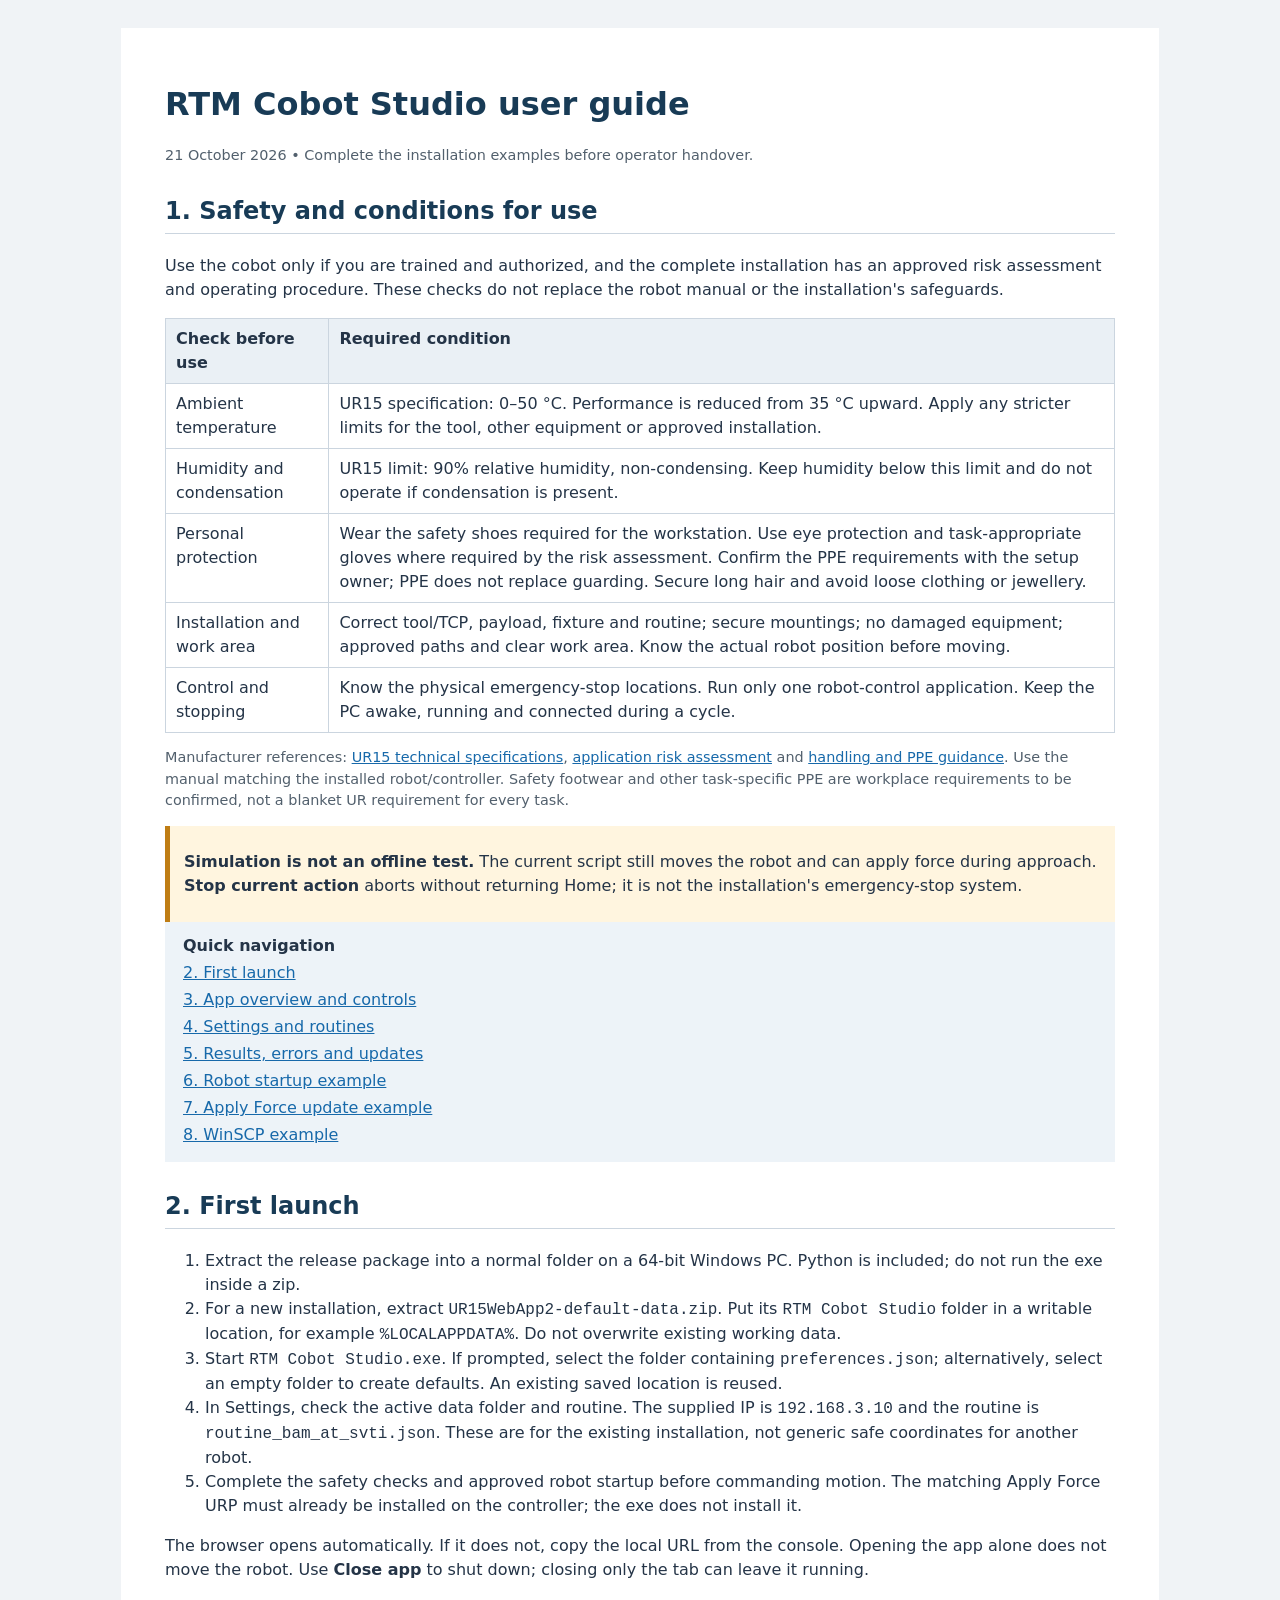
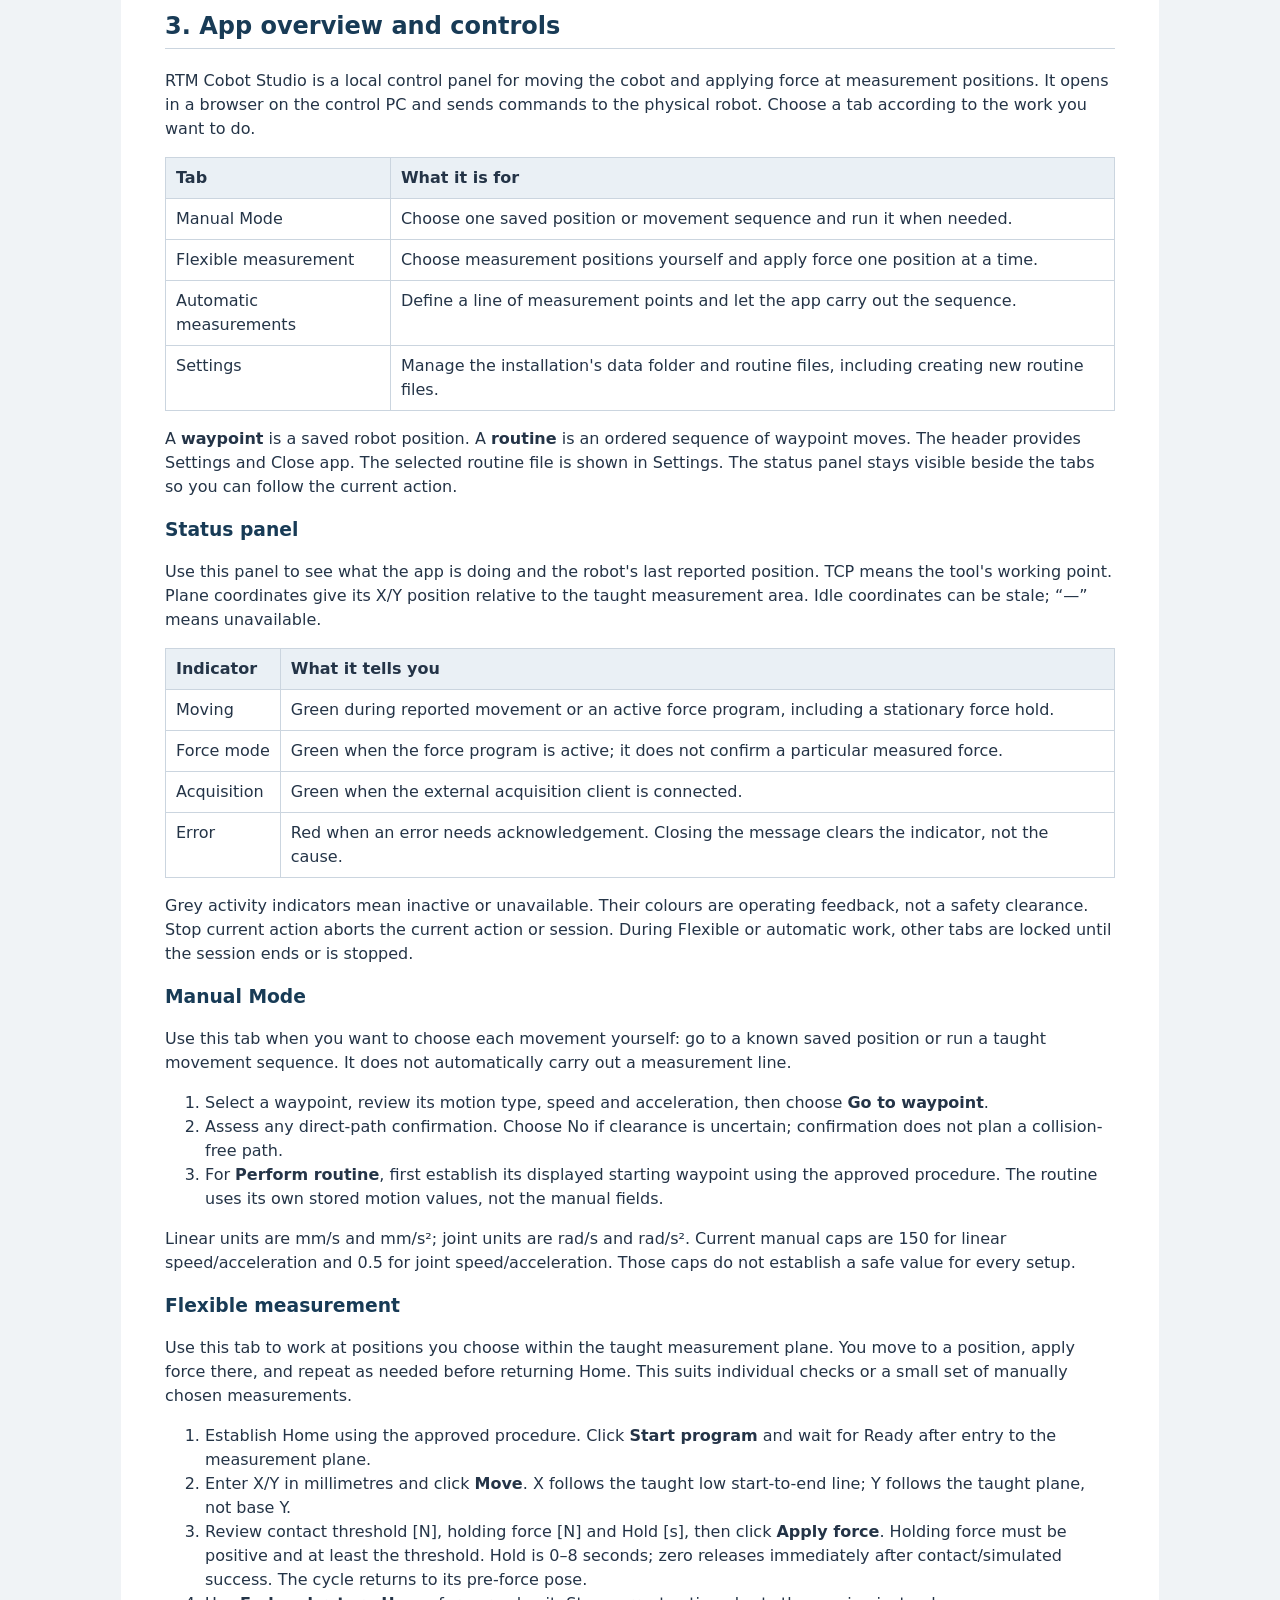
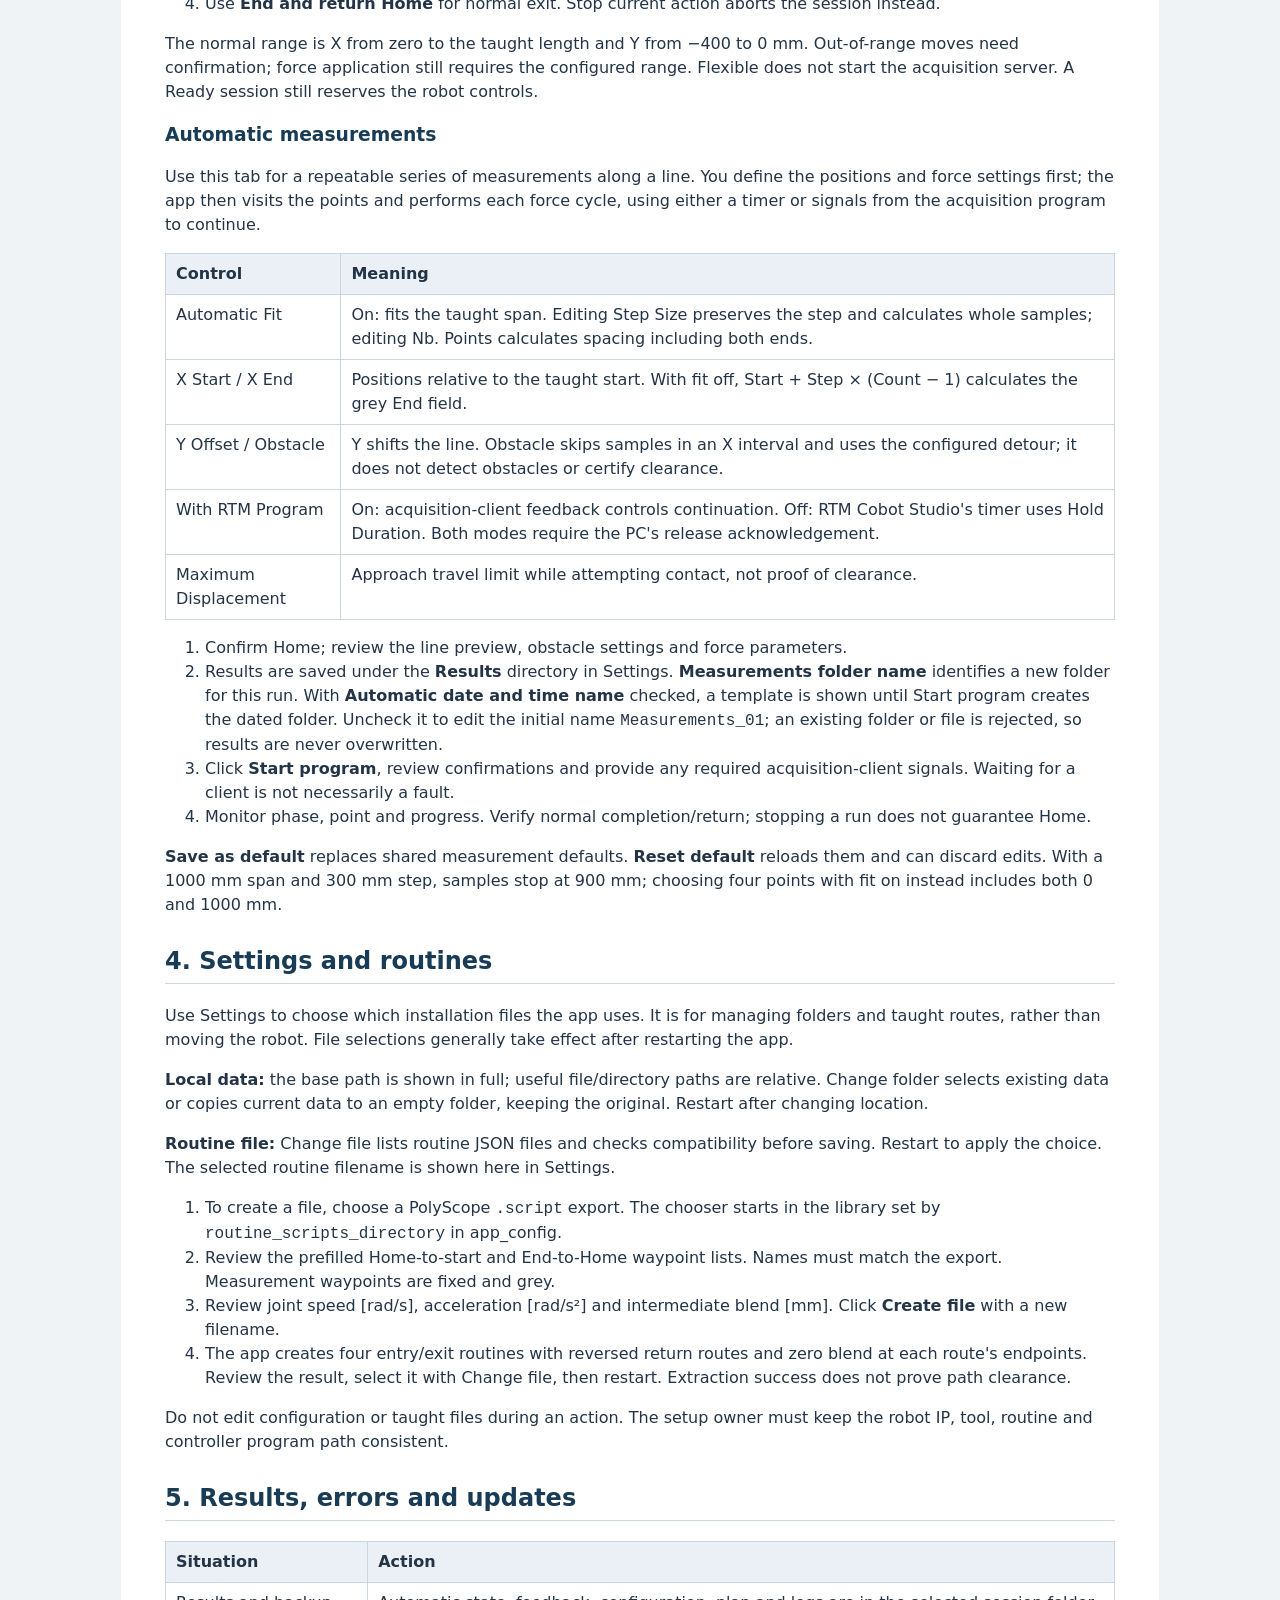
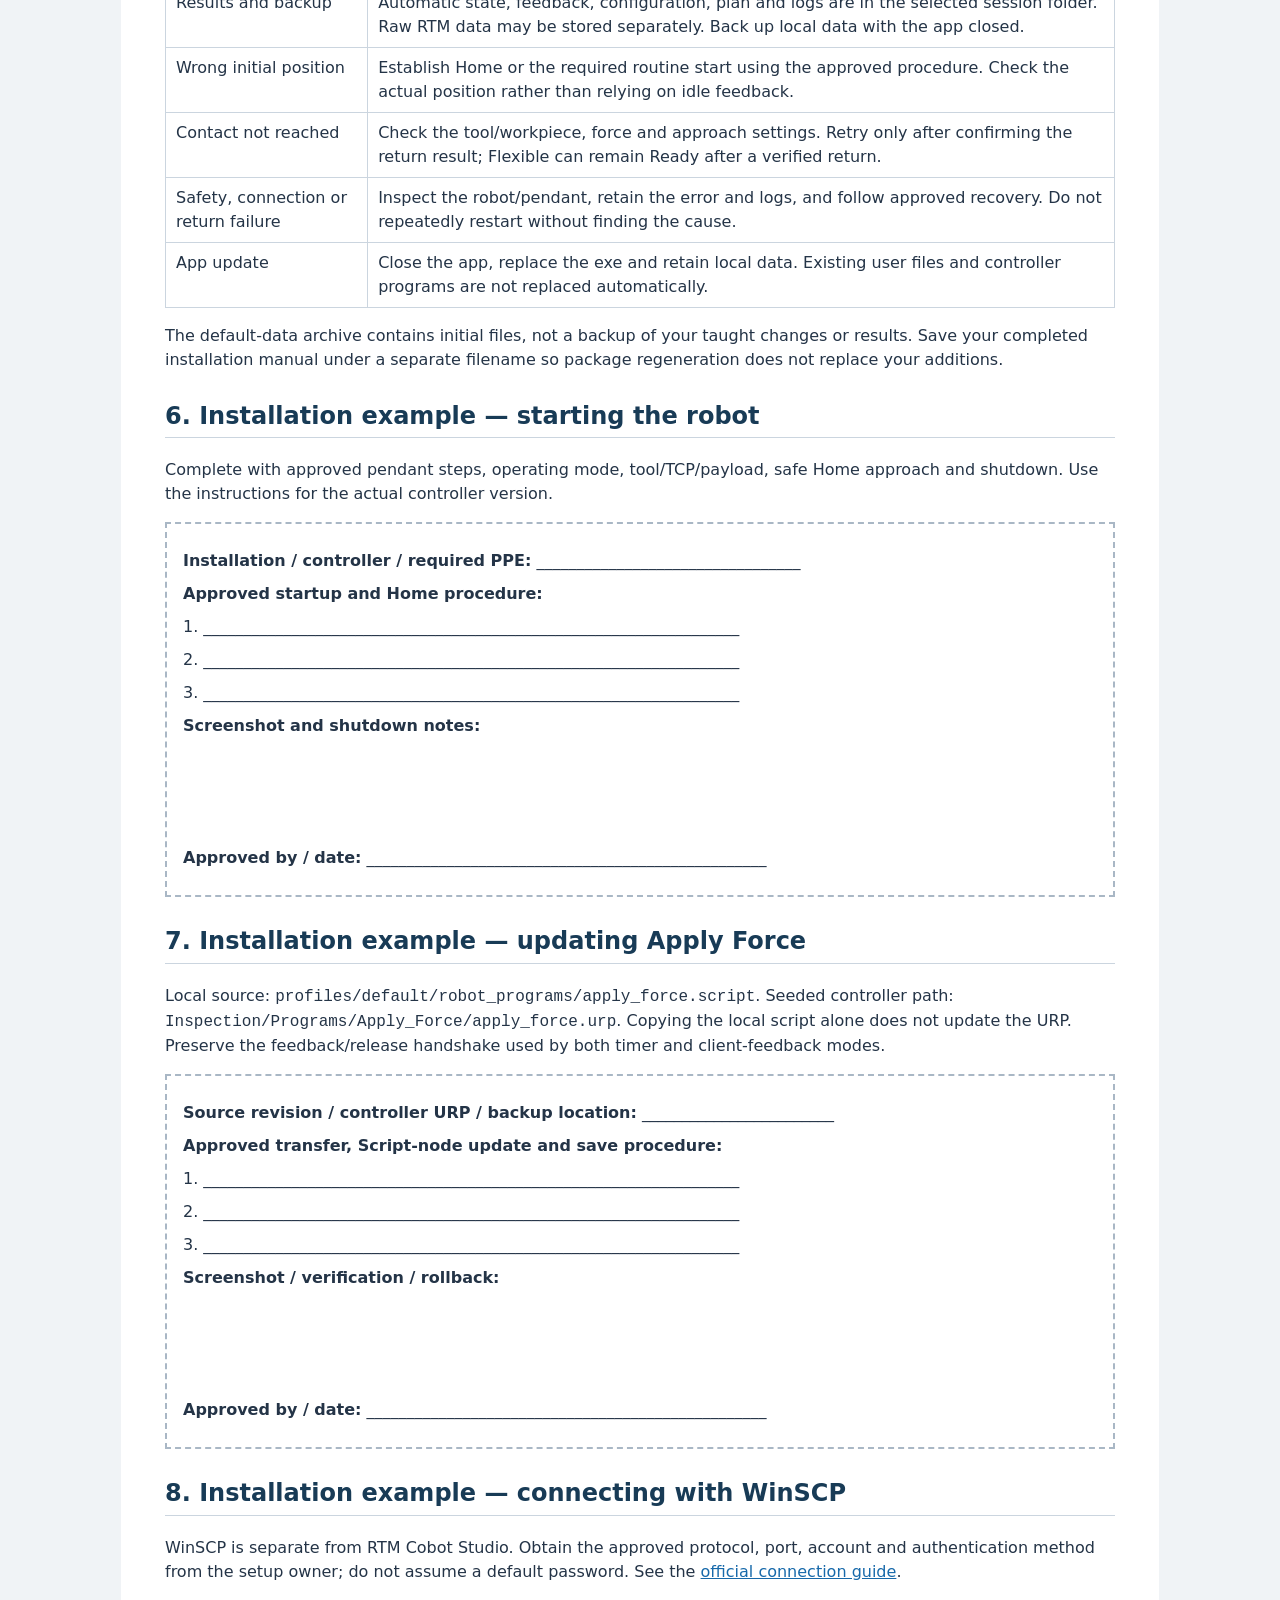
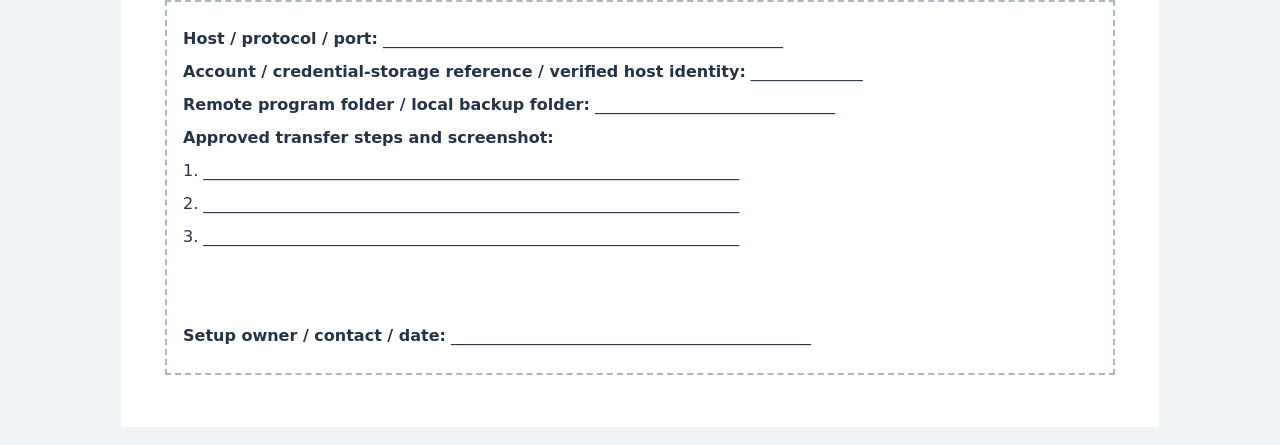
==== documentation/webapp2/USER_MANUAL.html @ 1b1e07a5 "Best version so far. To be tested again but it seems like everything should work with the Cobot. Als" ====
<!doctype html>
<html lang="en">
<head>
<meta charset="utf-8"><meta name="viewport" content="width=device-width, initial-scale=1">
<title>RTM Cobot Studio user guide</title>
<style>
body{font:16px/1.5 system-ui,Segoe UI,sans-serif;color:#243447;background:#f0f3f6;margin:0}main{max-width:950px;margin:28px auto;background:#fff;padding:36px 44px}
h1,h2,h3{line-height:1.2;color:#183b56}h1{font-size:2rem}h2{margin-top:30px;border-bottom:1px solid #cbd5df;padding-bottom:7px}h3{margin-top:20px}
table{border-collapse:collapse;width:100%;margin:14px 0}th,td{border:1px solid #cbd5df;padding:8px 10px;text-align:left;vertical-align:top}th{background:#eaf0f5}
a{color:#1769aa}code{font-family:Consolas,monospace;overflow-wrap:anywhere}.notice{border-left:5px solid #bf7d14;background:#fff5df;padding:8px 14px}.meta{color:#52606d;font-size:.9rem}
nav{background:#edf3f8;padding:12px 18px}nav a{display:block;margin:3px 0}.worksheet{border:2px dashed #a9b7c5;padding:16px;margin:16px 0;min-height:240px}.worksheet p{margin:9px 0}
@media print{body{background:white;font-size:10pt}main{margin:0;padding:0;max-width:none}h2,h3{break-after:avoid}tr,.notice{break-inside:avoid}.site-section{break-before:page}.worksheet{min-height:85mm}a{color:inherit}}
@page{size:A4;margin:18mm}
</style>
</head>
<body><main>
<h1>RTM Cobot Studio user guide</h1>
<p class="meta">21 October 2026 • Complete the installation examples before operator handover.</p>

<h2 id="safety">1. Safety and conditions for use</h2>
<p>Use the cobot only if you are trained and authorized, and the complete installation has an approved risk assessment and operating procedure. These checks do not replace the robot manual or the installation's safeguards.</p>
<table><tr><th>Check before use</th><th>Required condition</th></tr>
<tr><td>Ambient temperature</td><td>UR15 specification: 0–50 °C. Performance is reduced from 35 °C upward. Apply any stricter limits for the tool, other equipment or approved installation.</td></tr>
<tr><td>Humidity and condensation</td><td>UR15 limit: 90% relative humidity, non-condensing. Keep humidity below this limit and do not operate if condensation is present.</td></tr>
<tr><td>Personal protection</td><td>Wear the safety shoes required for the workstation. Use eye protection and task-appropriate gloves where required by the risk assessment. Confirm the PPE requirements with the setup owner; PPE does not replace guarding. Secure long hair and avoid loose clothing or jewellery.</td></tr>
<tr><td>Installation and work area</td><td>Correct tool/TCP, payload, fixture and routine; secure mountings; no damaged equipment; approved paths and clear work area. Know the actual robot position before moving.</td></tr>
<tr><td>Control and stopping</td><td>Know the physical emergency-stop locations. Run only one robot-control application. Keep the PC awake, running and connected during a cycle.</td></tr></table>
<p class="meta">Manufacturer references: <a href="https://www.universal-robots.com/manuals/EN/HTML/SW10_10/Content/prod-usr-man/complianceUR15/H_g5_sections/appendix_g5/tech_spec_datasheet_UR15.htm">UR15 technical specifications</a>, <a href="https://www.universal-robots.com/manuals/EN/HTML/SW10_10/Content/prod-usr-man/complianceUR15/H_g5_sections/safety_g5/risk_assessment.htm">application risk assessment</a> and <a href="https://www.universal-robots.com/manuals/EN/HTML/SW5_22/Content/prod-usr-man/complianceUR15/assembly_arm_en.htm">handling and PPE guidance</a>. Use the manual matching the installed robot/controller. Safety footwear and other task-specific PPE are workplace requirements to be confirmed, not a blanket UR requirement for every task.</p>
<div class="notice"><p><strong>Simulation is not an offline test.</strong> The current script still moves the robot and can apply force during approach. <strong>Stop current action</strong> aborts without returning Home; it is not the installation's emergency-stop system.</p></div>

<nav aria-label="Contents"><strong>Quick navigation</strong>
<a href="#first-use">2. First launch</a><a href="#controls">3. App overview and controls</a><a href="#settings">4. Settings and routines</a><a href="#files">5. Results, errors and updates</a>
<a href="#robot-start">6. Robot startup example</a><a href="#force-update">7. Apply Force update example</a><a href="#winscp">8. WinSCP example</a></nav>

<h2 id="first-use">2. First launch</h2>
<ol><li>Extract the release package into a normal folder on a 64-bit Windows PC. Python is included; do not run the exe inside a zip.</li>
<li>For a new installation, extract <code>UR15WebApp2-default-data.zip</code>. Put its <code>RTM Cobot Studio</code> folder in a writable location, for example <code>%LOCALAPPDATA%</code>. Do not overwrite existing working data.</li>
<li>Start <code>RTM Cobot Studio.exe</code>. If prompted, select the folder containing <code>preferences.json</code>; alternatively, select an empty folder to create defaults. An existing saved location is reused.</li>
<li>In Settings, check the active data folder and routine. The supplied IP is <code>192.168.3.10</code> and the routine is <code>routine_bam_at_svti.json</code>. These are for the existing installation, not generic safe coordinates for another robot.</li>
<li>Complete the safety checks and approved robot startup before commanding motion. The matching Apply Force URP must already be installed on the controller; the exe does not install it.</li></ol>
<p>The browser opens automatically. If it does not, copy the local URL from the console. Opening the app alone does not move the robot. Use <strong>Close app</strong> to shut down; closing only the tab can leave it running.</p>

<h2 id="controls">3. App overview and controls</h2>
<p>RTM Cobot Studio is a local control panel for moving the cobot and applying force at measurement positions. It opens in a browser on the control PC and sends commands to the physical robot. Choose a tab according to the work you want to do.</p>
<table><tr><th>Tab</th><th>What it is for</th></tr>
<tr><td>Manual Mode</td><td>Choose one saved position or movement sequence and run it when needed.</td></tr>
<tr><td>Flexible measurement</td><td>Choose measurement positions yourself and apply force one position at a time.</td></tr>
<tr><td>Automatic measurements</td><td>Define a line of measurement points and let the app carry out the sequence.</td></tr>
<tr><td>Settings</td><td>Manage the installation's data folder and routine files, including creating new routine files.</td></tr></table>
<p>A <strong>waypoint</strong> is a saved robot position. A <strong>routine</strong> is an ordered sequence of waypoint moves. The header provides Settings and Close app. The selected routine file is shown in Settings. The status panel stays visible beside the tabs so you can follow the current action.</p>
<h3>Status panel</h3>
<p>Use this panel to see what the app is doing and the robot's last reported position. TCP means the tool's working point. Plane coordinates give its X/Y position relative to the taught measurement area. Idle coordinates can be stale; “—” means unavailable.</p>
<table><tr><th>Indicator</th><th>What it tells you</th></tr>
<tr><td>Moving</td><td>Green during reported movement or an active force program, including a stationary force hold.</td></tr>
<tr><td>Force mode</td><td>Green when the force program is active; it does not confirm a particular measured force.</td></tr>
<tr><td>Acquisition</td><td>Green when the external acquisition client is connected.</td></tr>
<tr><td>Error</td><td>Red when an error needs acknowledgement. Closing the message clears the indicator, not the cause.</td></tr></table>
<p>Grey activity indicators mean inactive or unavailable. Their colours are operating feedback, not a safety clearance. Stop current action aborts the current action or session. During Flexible or automatic work, other tabs are locked until the session ends or is stopped.</p>

<h3>Manual Mode</h3>
<p>Use this tab when you want to choose each movement yourself: go to a known saved position or run a taught movement sequence. It does not automatically carry out a measurement line.</p>
<ol><li>Select a waypoint, review its motion type, speed and acceleration, then choose <strong>Go to waypoint</strong>.</li>
<li>Assess any direct-path confirmation. Choose No if clearance is uncertain; confirmation does not plan a collision-free path.</li>
<li>For <strong>Perform routine</strong>, first establish its displayed starting waypoint using the approved procedure. The routine uses its own stored motion values, not the manual fields.</li></ol>
<p>Linear units are mm/s and mm/s²; joint units are rad/s and rad/s². Current manual caps are 150 for linear speed/acceleration and 0.5 for joint speed/acceleration. Those caps do not establish a safe value for every setup.</p>

<h3>Flexible measurement</h3>
<p>Use this tab to work at positions you choose within the taught measurement plane. You move to a position, apply force there, and repeat as needed before returning Home. This suits individual checks or a small set of manually chosen measurements.</p>
<ol><li>Establish Home using the approved procedure. Click <strong>Start program</strong> and wait for Ready after entry to the measurement plane.</li>
<li>Enter X/Y in millimetres and click <strong>Move</strong>. X follows the taught low start-to-end line; Y follows the taught plane, not base Y.</li>
<li>Review contact threshold [N], holding force [N] and Hold [s], then click <strong>Apply force</strong>. Holding force must be positive and at least the threshold. Hold is 0–8 seconds; zero releases immediately after contact/simulated success. The cycle returns to its pre-force pose.</li>
<li>Use <strong>End and return Home</strong> for normal exit. Stop current action aborts the session instead.</li></ol>
<p>The normal range is X from zero to the taught length and Y from −400 to 0 mm. Out-of-range moves need confirmation; force application still requires the configured range. Flexible does not start the acquisition server. A Ready session still reserves the robot controls.</p>

<h3>Automatic measurements</h3>
<p>Use this tab for a repeatable series of measurements along a line. You define the positions and force settings first; the app then visits the points and performs each force cycle, using either a timer or signals from the acquisition program to continue.</p>
<table><tr><th>Control</th><th>Meaning</th></tr>
<tr><td>Automatic Fit</td><td>On: fits the taught span. Editing Step Size preserves the step and calculates whole samples; editing Nb. Points calculates spacing including both ends.</td></tr>
<tr><td>X Start / X End</td><td>Positions relative to the taught start. With fit off, Start + Step × (Count − 1) calculates the grey End field.</td></tr>
<tr><td>Y Offset / Obstacle</td><td>Y shifts the line. Obstacle skips samples in an X interval and uses the configured detour; it does not detect obstacles or certify clearance.</td></tr>
<tr><td>With RTM Program</td><td>On: acquisition-client feedback controls continuation. Off: RTM Cobot Studio's timer uses Hold Duration. Both modes require the PC's release acknowledgement.</td></tr>
<tr><td>Maximum Displacement</td><td>Approach travel limit while attempting contact, not proof of clearance.</td></tr></table>
<ol><li>Confirm Home; review the line preview, obstacle settings and force parameters.</li>
<li>Results are saved under the <strong>Results</strong> directory in Settings. <strong>Measurements folder name</strong> identifies a new folder for this run. With <strong>Automatic date and time name</strong> checked, a template is shown until Start program creates the dated folder. Uncheck it to edit the initial name <code>Measurements_01</code>; an existing folder or file is rejected, so results are never overwritten.</li>
<li>Click <strong>Start program</strong>, review confirmations and provide any required acquisition-client signals. Waiting for a client is not necessarily a fault.</li>
<li>Monitor phase, point and progress. Verify normal completion/return; stopping a run does not guarantee Home.</li></ol>
<p><strong>Save as default</strong> replaces shared measurement defaults. <strong>Reset default</strong> reloads them and can discard edits. With a 1000 mm span and 300 mm step, samples stop at 900 mm; choosing four points with fit on instead includes both 0 and 1000 mm.</p>

<h2 id="settings">4. Settings and routines</h2>
<p>Use Settings to choose which installation files the app uses. It is for managing folders and taught routes, rather than moving the robot. File selections generally take effect after restarting the app.</p>
<p><strong>Local data:</strong> the base path is shown in full; useful file/directory paths are relative. Change folder selects existing data or copies current data to an empty folder, keeping the original. Restart after changing location.</p>
<p><strong>Routine file:</strong> Change file lists routine JSON files and checks compatibility before saving. Restart to apply the choice. The selected routine filename is shown here in Settings.</p>
<ol><li>To create a file, choose a PolyScope <code>.script</code> export. The chooser starts in the library set by <code>routine_scripts_directory</code> in app_config.</li>
<li>Review the prefilled Home-to-start and End-to-Home waypoint lists. Names must match the export. Measurement waypoints are fixed and grey.</li>
<li>Review joint speed [rad/s], acceleration [rad/s²] and intermediate blend [mm]. Click <strong>Create file</strong> with a new filename.</li>
<li>The app creates four entry/exit routines with reversed return routes and zero blend at each route's endpoints. Review the result, select it with Change file, then restart. Extraction success does not prove path clearance.</li></ol>
<p>Do not edit configuration or taught files during an action. The setup owner must keep the robot IP, tool, routine and controller program path consistent.</p>

<h2 id="files">5. Results, errors and updates</h2>
<table><tr><th>Situation</th><th>Action</th></tr>
<tr><td>Results and backup</td><td>Automatic state, feedback, configuration, plan and logs are in the selected session folder. Raw RTM data may be stored separately. Back up local data with the app closed.</td></tr>
<tr><td>Wrong initial position</td><td>Establish Home or the required routine start using the approved procedure. Check the actual position rather than relying on idle feedback.</td></tr>
<tr><td>Contact not reached</td><td>Check the tool/workpiece, force and approach settings. Retry only after confirming the return result; Flexible can remain Ready after a verified return.</td></tr>
<tr><td>Safety, connection or return failure</td><td>Inspect the robot/pendant, retain the error and logs, and follow approved recovery. Do not repeatedly restart without finding the cause.</td></tr>
<tr><td>App update</td><td>Close the app, replace the exe and retain local data. Existing user files and controller programs are not replaced automatically.</td></tr></table>
<p>The default-data archive contains initial files, not a backup of your taught changes or results. Save your completed installation manual under a separate filename so package regeneration does not replace your additions.</p>

<section class="site-section"><h2 id="robot-start">6. Installation example — starting the robot</h2>
<p>Complete with approved pendant steps, operating mode, tool/TCP/payload, safe Home approach and shutdown. Use the instructions for the actual controller version.</p>
<div class="worksheet"><p><strong>Installation / controller / required PPE:</strong> _________________________________</p><p><strong>Approved startup and Home procedure:</strong></p><p>1. ___________________________________________________________________</p><p>2. ___________________________________________________________________</p><p>3. ___________________________________________________________________</p><p><strong>Screenshot and shutdown notes:</strong></p><p>&nbsp;</p><p>&nbsp;</p><p>&nbsp;</p><p><strong>Approved by / date:</strong> __________________________________________________</p></div></section>

<section class="site-section"><h2 id="force-update">7. Installation example — updating Apply Force</h2>
<p>Local source: <code>profiles/default/robot_programs/apply_force.script</code>. Seeded controller path: <code>Inspection/Programs/Apply_Force/apply_force.urp</code>. Copying the local script alone does not update the URP. Preserve the feedback/release handshake used by both timer and client-feedback modes.</p>
<div class="worksheet"><p><strong>Source revision / controller URP / backup location:</strong> ________________________</p><p><strong>Approved transfer, Script-node update and save procedure:</strong></p><p>1. ___________________________________________________________________</p><p>2. ___________________________________________________________________</p><p>3. ___________________________________________________________________</p><p><strong>Screenshot / verification / rollback:</strong></p><p>&nbsp;</p><p>&nbsp;</p><p>&nbsp;</p><p><strong>Approved by / date:</strong> __________________________________________________</p></div></section>

<section class="site-section"><h2 id="winscp">8. Installation example — connecting with WinSCP</h2>
<p>WinSCP is separate from RTM Cobot Studio. Obtain the approved protocol, port, account and authentication method from the setup owner; do not assume a default password. See the <a href="https://winscp.net/eng/docs/guide_connect">official connection guide</a>.</p>
<div class="worksheet"><p><strong>Host / protocol / port:</strong> __________________________________________________</p><p><strong>Account / credential-storage reference / verified host identity:</strong> ______________</p><p><strong>Remote program folder / local backup folder:</strong> ______________________________</p><p><strong>Approved transfer steps and screenshot:</strong></p><p>1. ___________________________________________________________________</p><p>2. ___________________________________________________________________</p><p>3. ___________________________________________________________________</p><p>&nbsp;</p><p>&nbsp;</p><p><strong>Setup owner / contact / date:</strong> _____________________________________________</p></div></section>
</main></body></html>
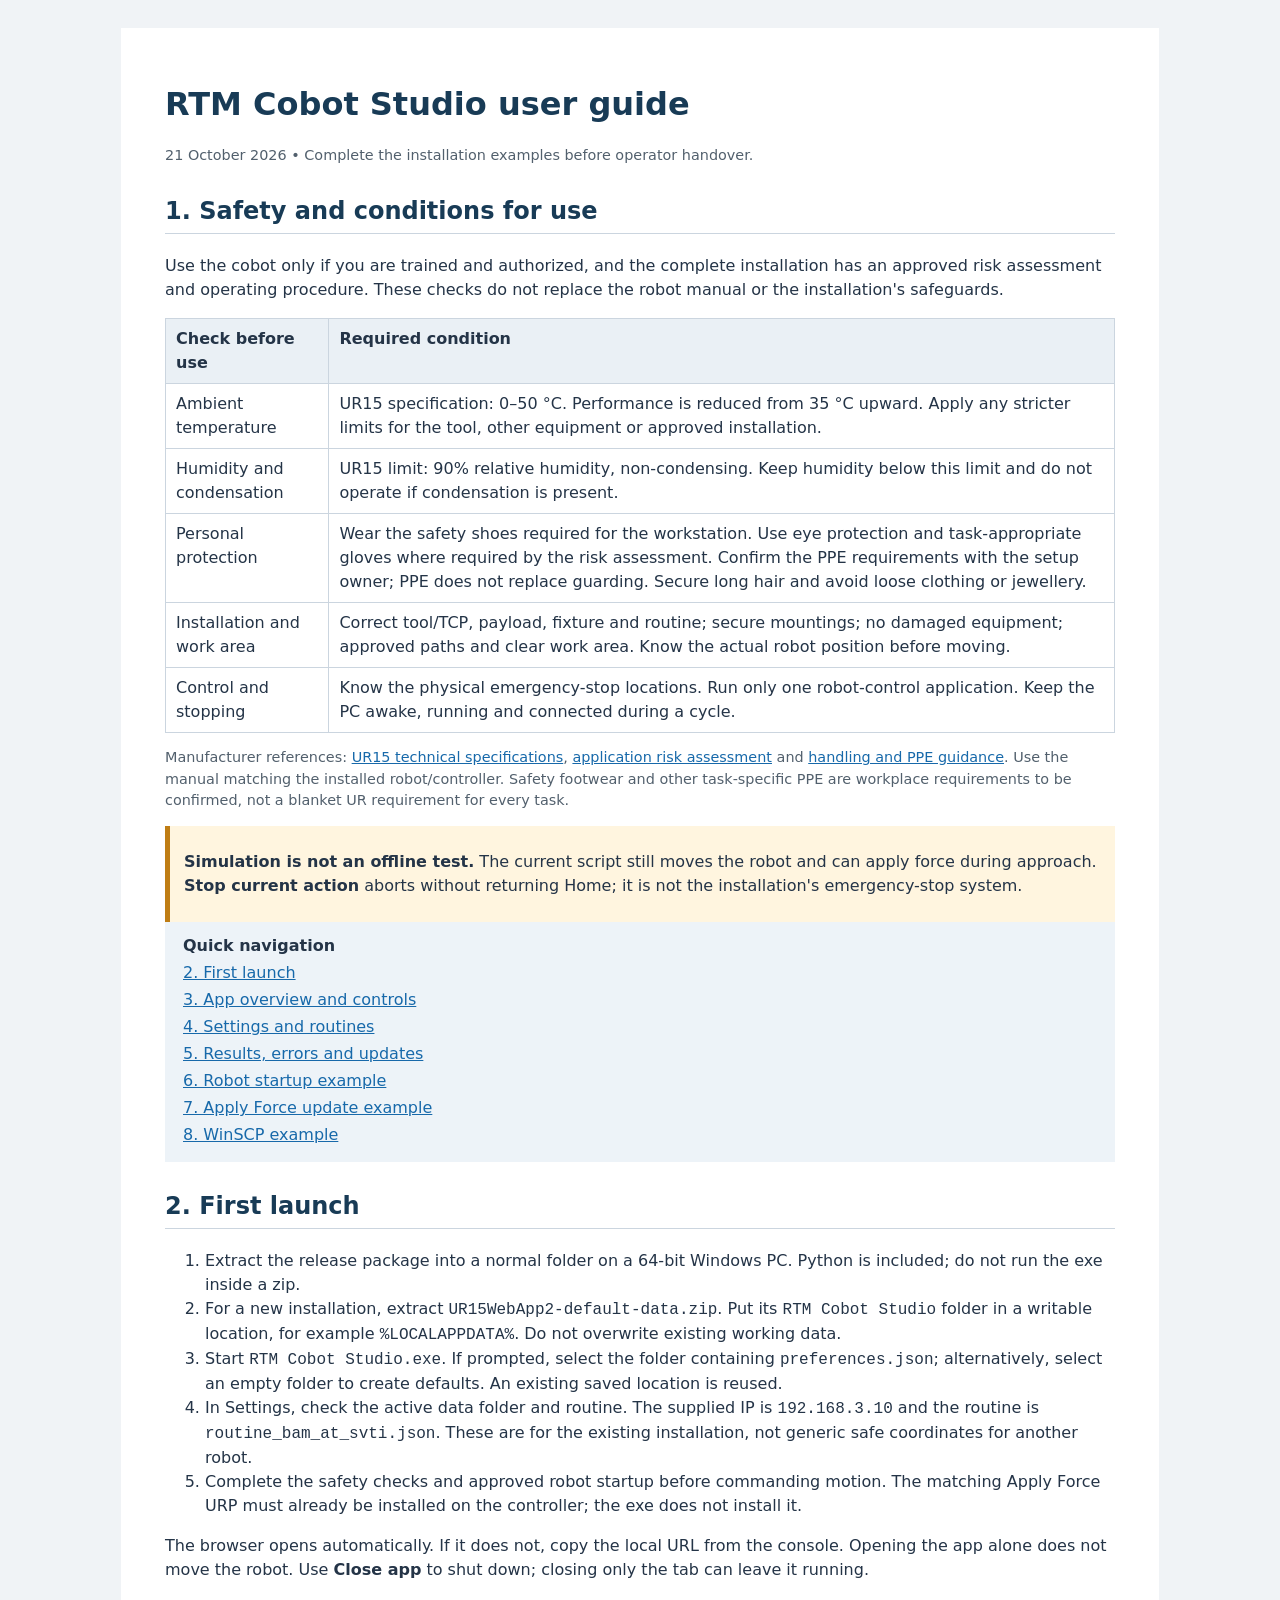
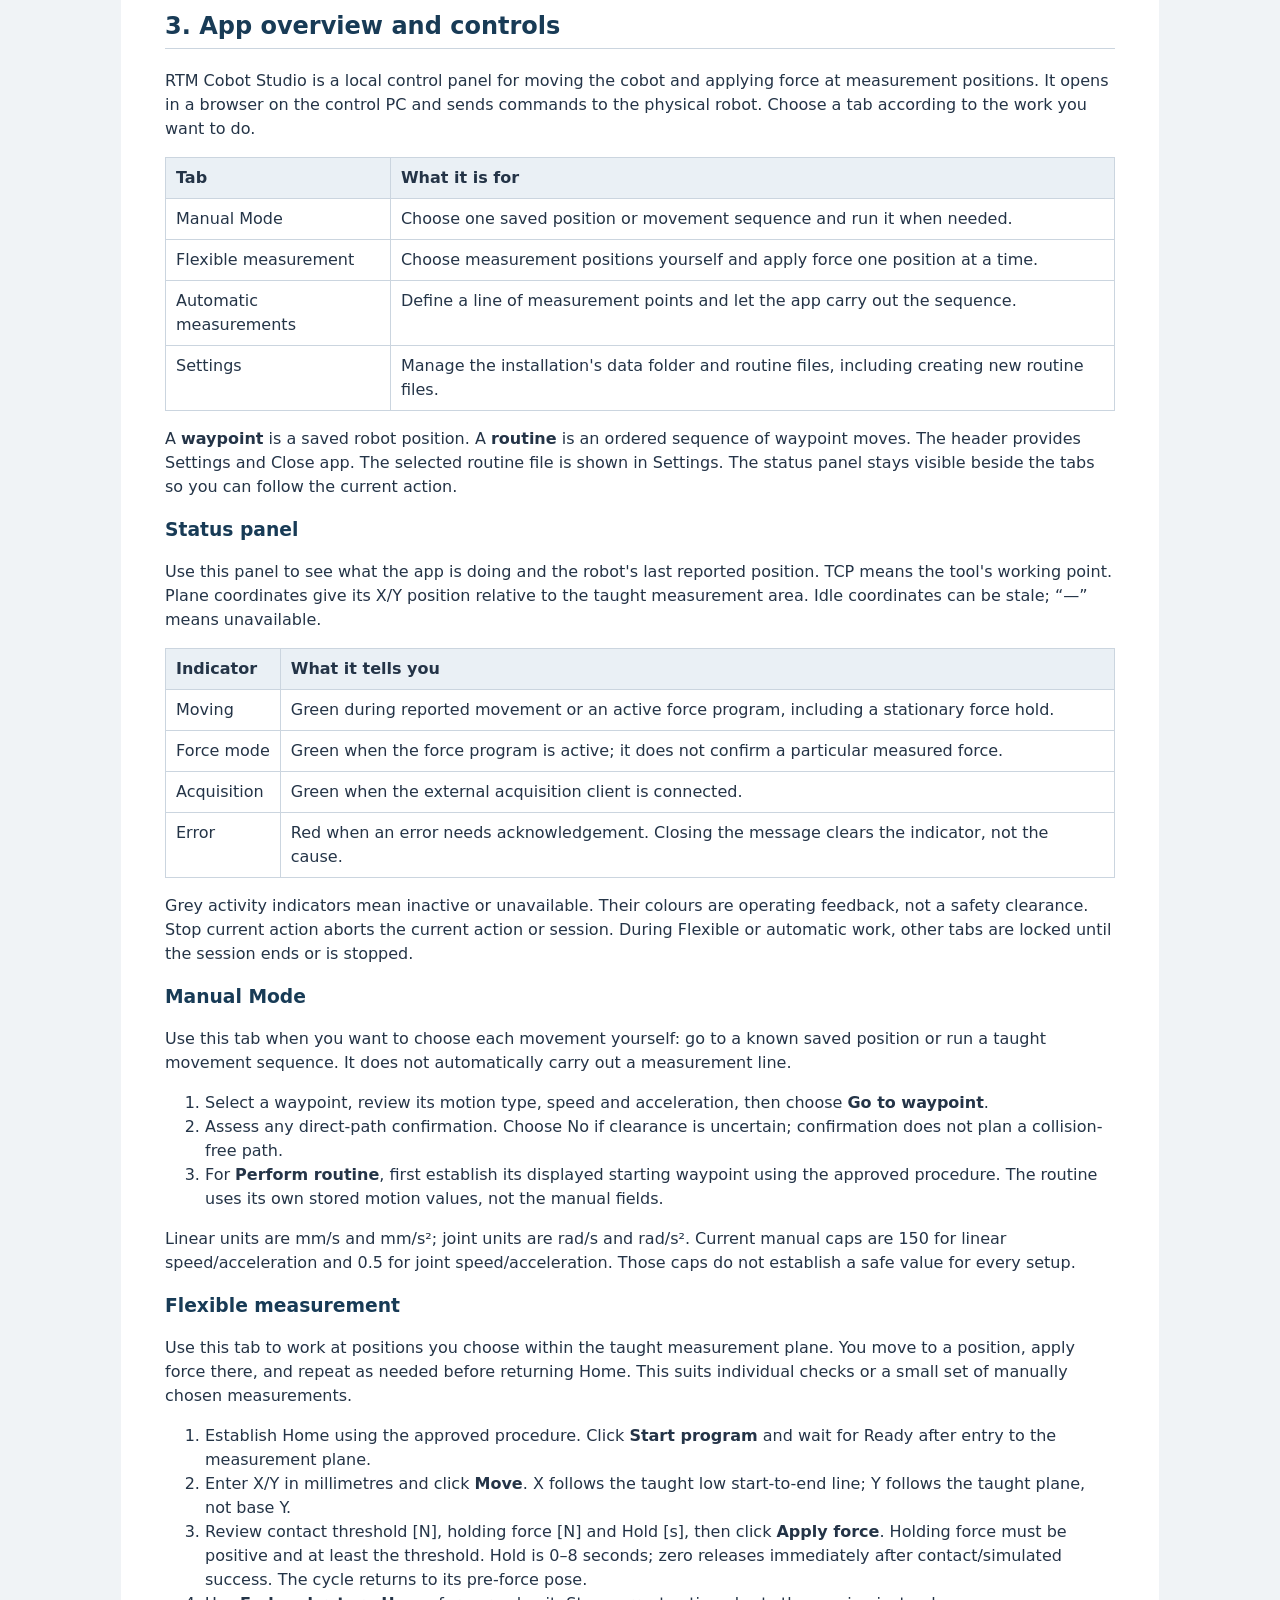
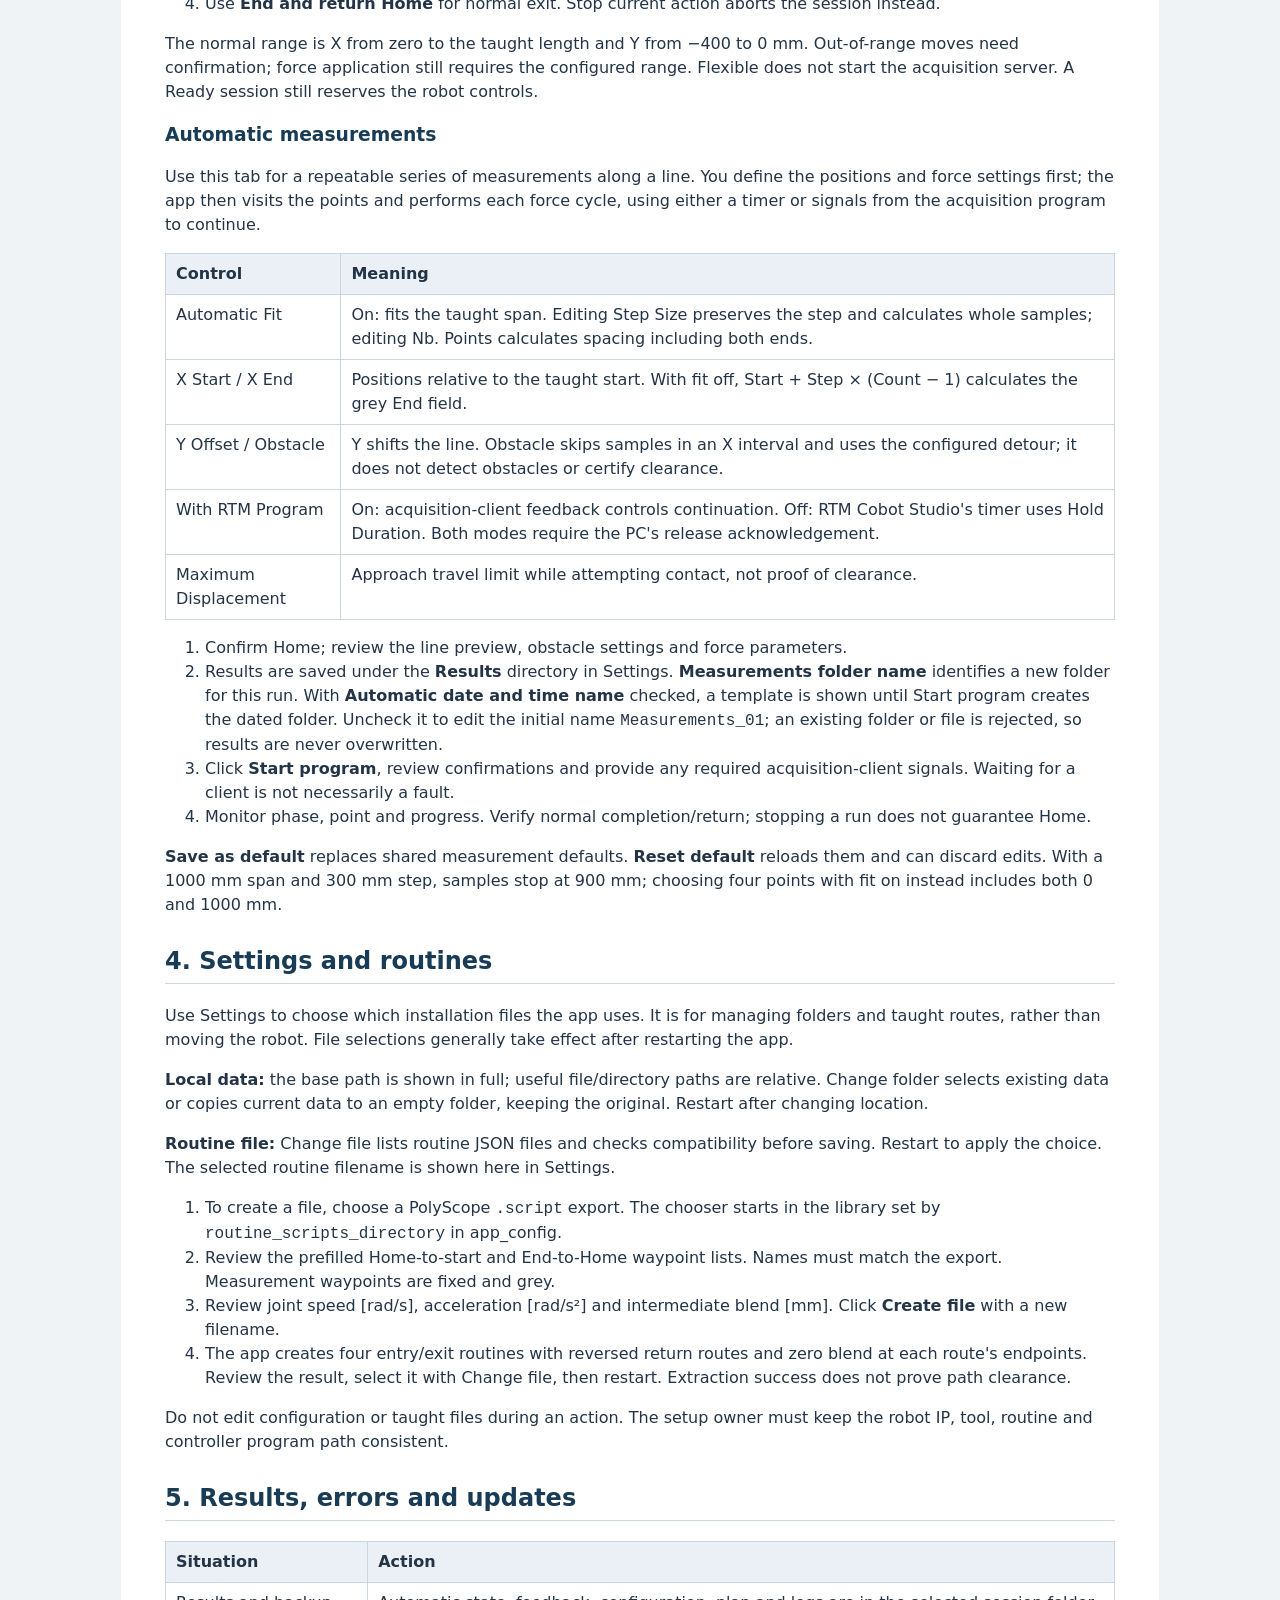
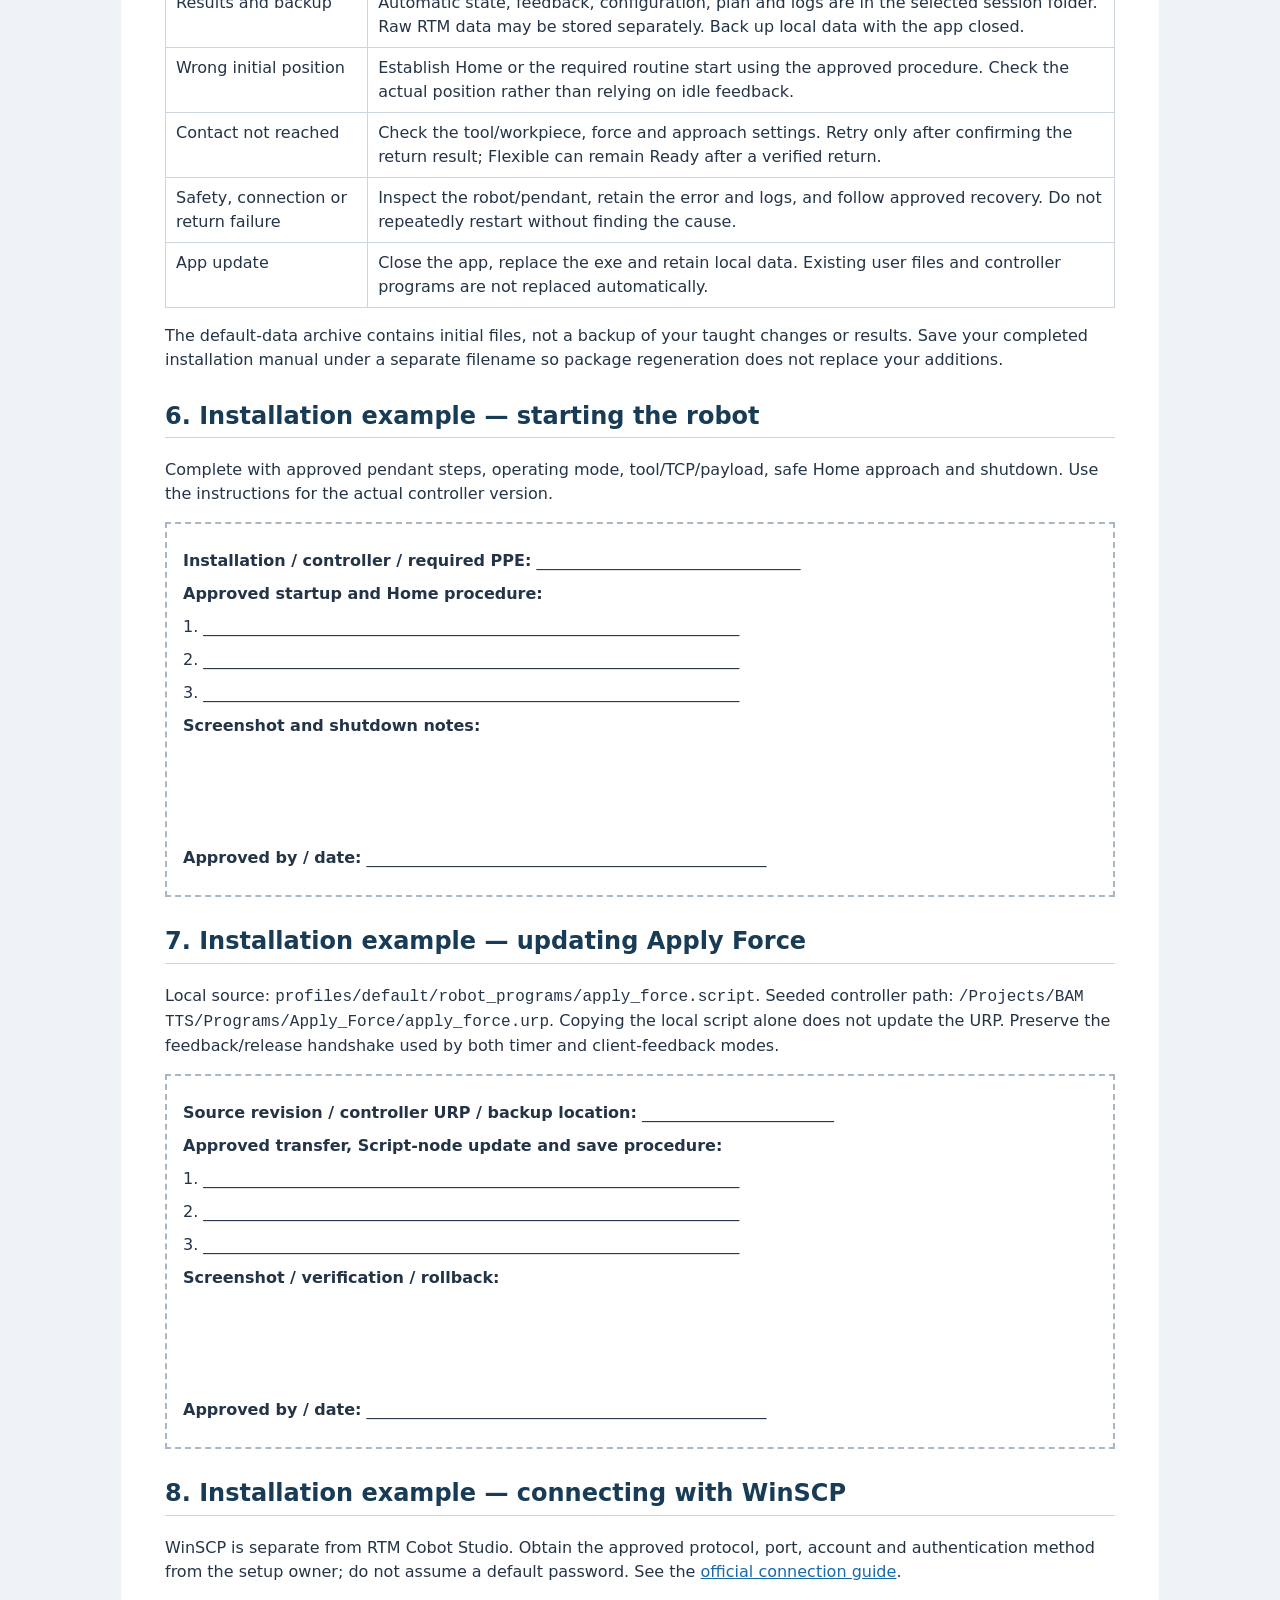
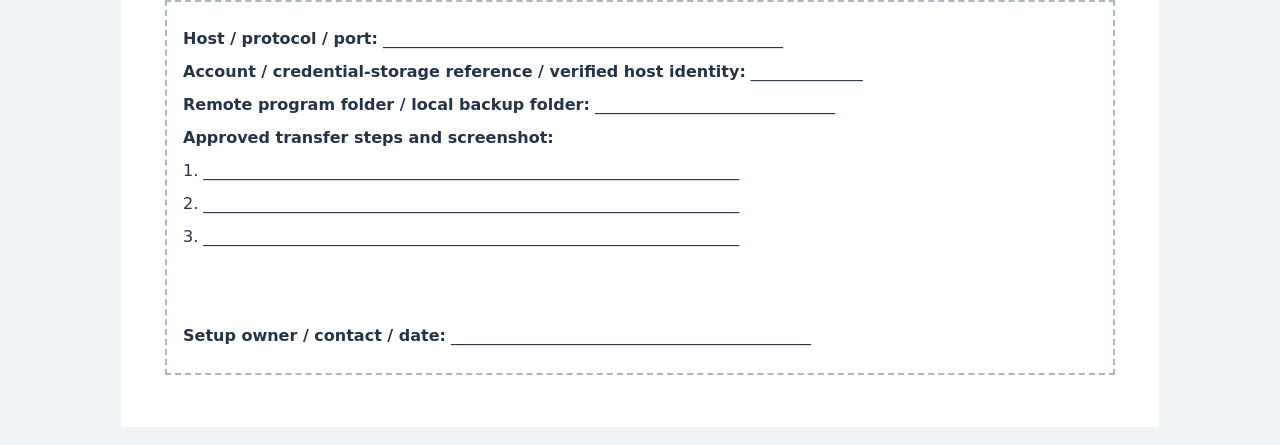
==== commit fbf33cdc: "New force tests" ====
--- a/documentation/webapp2/USER_MANUAL.html
+++ b/documentation/webapp2/USER_MANUAL.html
@@ -110,7 +110,7 @@
 <div class="worksheet"><p><strong>Installation / controller / required PPE:</strong> _________________________________</p><p><strong>Approved startup and Home procedure:</strong></p><p>1. ___________________________________________________________________</p><p>2. ___________________________________________________________________</p><p>3. ___________________________________________________________________</p><p><strong>Screenshot and shutdown notes:</strong></p><p>&nbsp;</p><p>&nbsp;</p><p>&nbsp;</p><p><strong>Approved by / date:</strong> __________________________________________________</p></div></section>
 
 <section class="site-section"><h2 id="force-update">7. Installation example — updating Apply Force</h2>
-<p>Local source: <code>profiles/default/robot_programs/apply_force.script</code>. Seeded controller path: <code>Inspection/Programs/Apply_Force/apply_force.urp</code>. Copying the local script alone does not update the URP. Preserve the feedback/release handshake used by both timer and client-feedback modes.</p>
+<p>Local source: <code>profiles/default/robot_programs/apply_force.script</code>. Seeded controller path: <code>/Projects/BAM TTS/Programs/Apply_Force/apply_force.urp</code>. Copying the local script alone does not update the URP. Preserve the feedback/release handshake used by both timer and client-feedback modes.</p>
 <div class="worksheet"><p><strong>Source revision / controller URP / backup location:</strong> ________________________</p><p><strong>Approved transfer, Script-node update and save procedure:</strong></p><p>1. ___________________________________________________________________</p><p>2. ___________________________________________________________________</p><p>3. ___________________________________________________________________</p><p><strong>Screenshot / verification / rollback:</strong></p><p>&nbsp;</p><p>&nbsp;</p><p>&nbsp;</p><p><strong>Approved by / date:</strong> __________________________________________________</p></div></section>
 
 <section class="site-section"><h2 id="winscp">8. Installation example — connecting with WinSCP</h2>
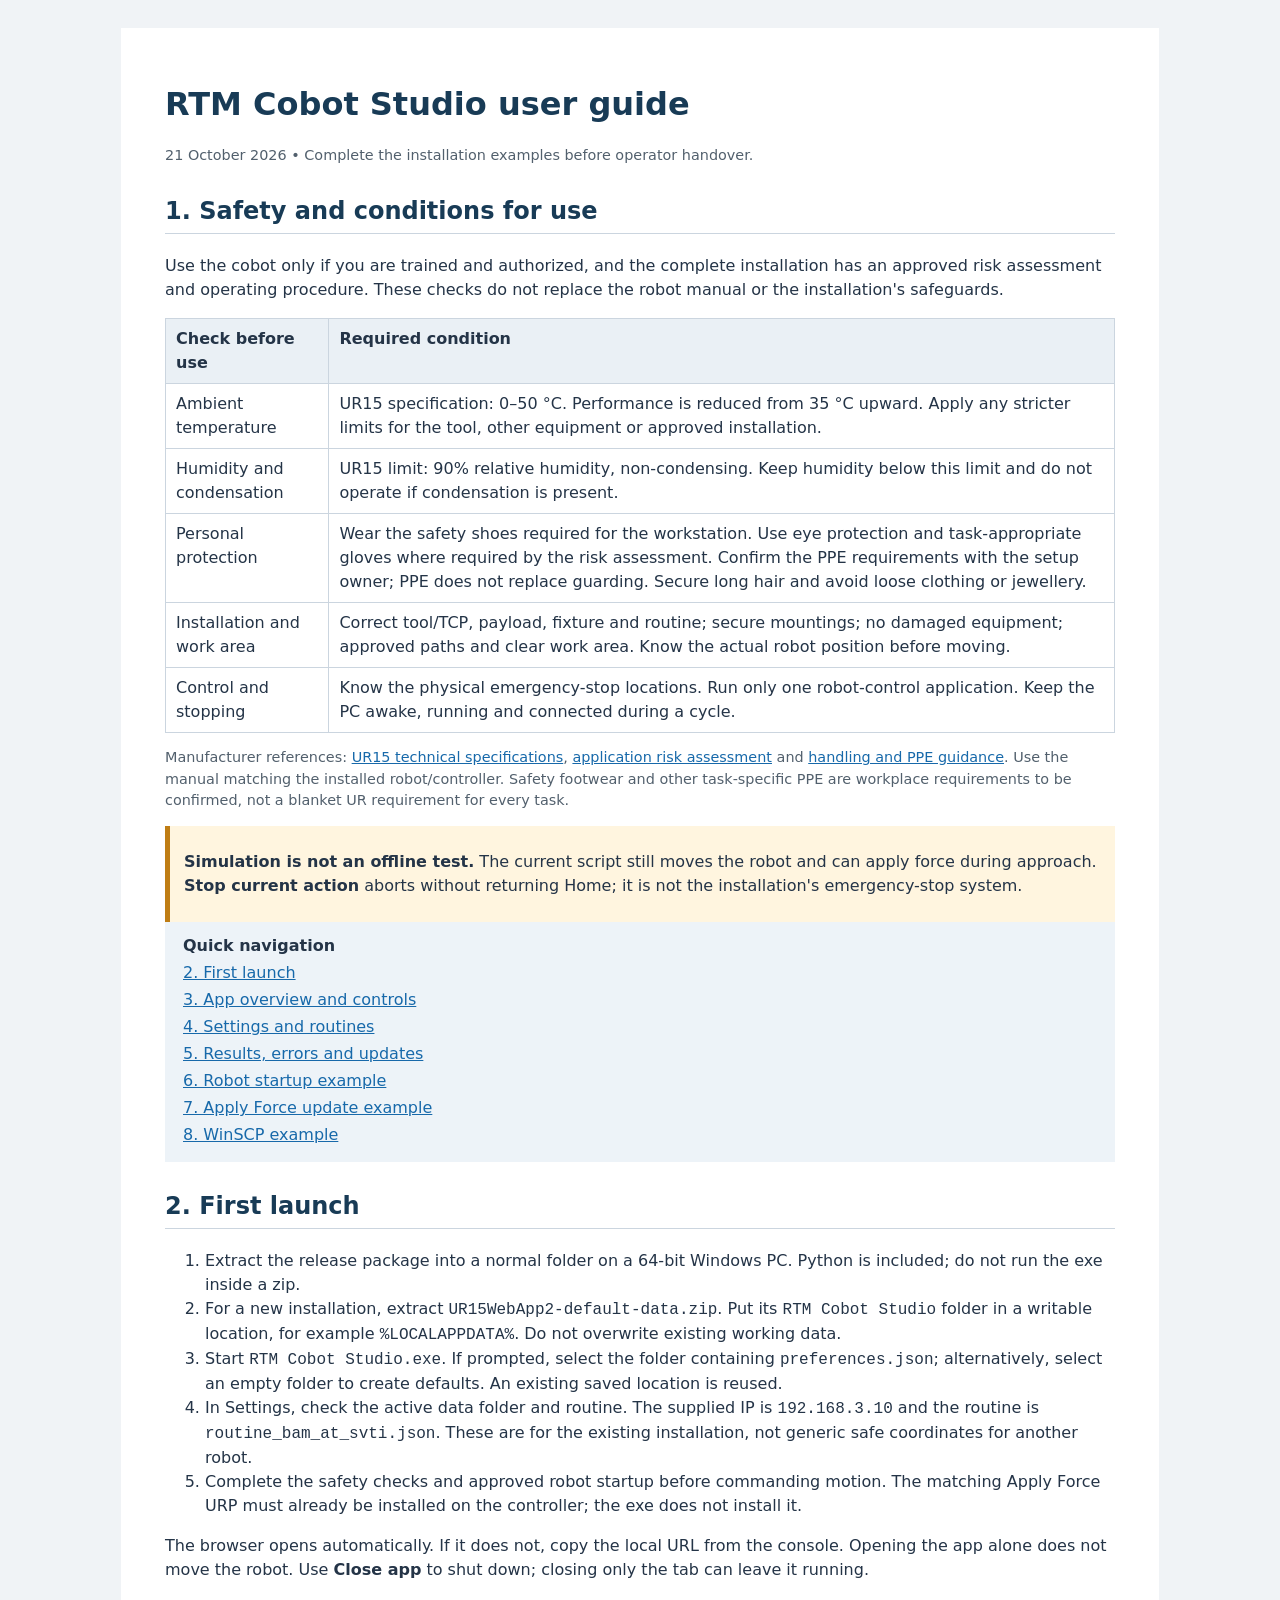
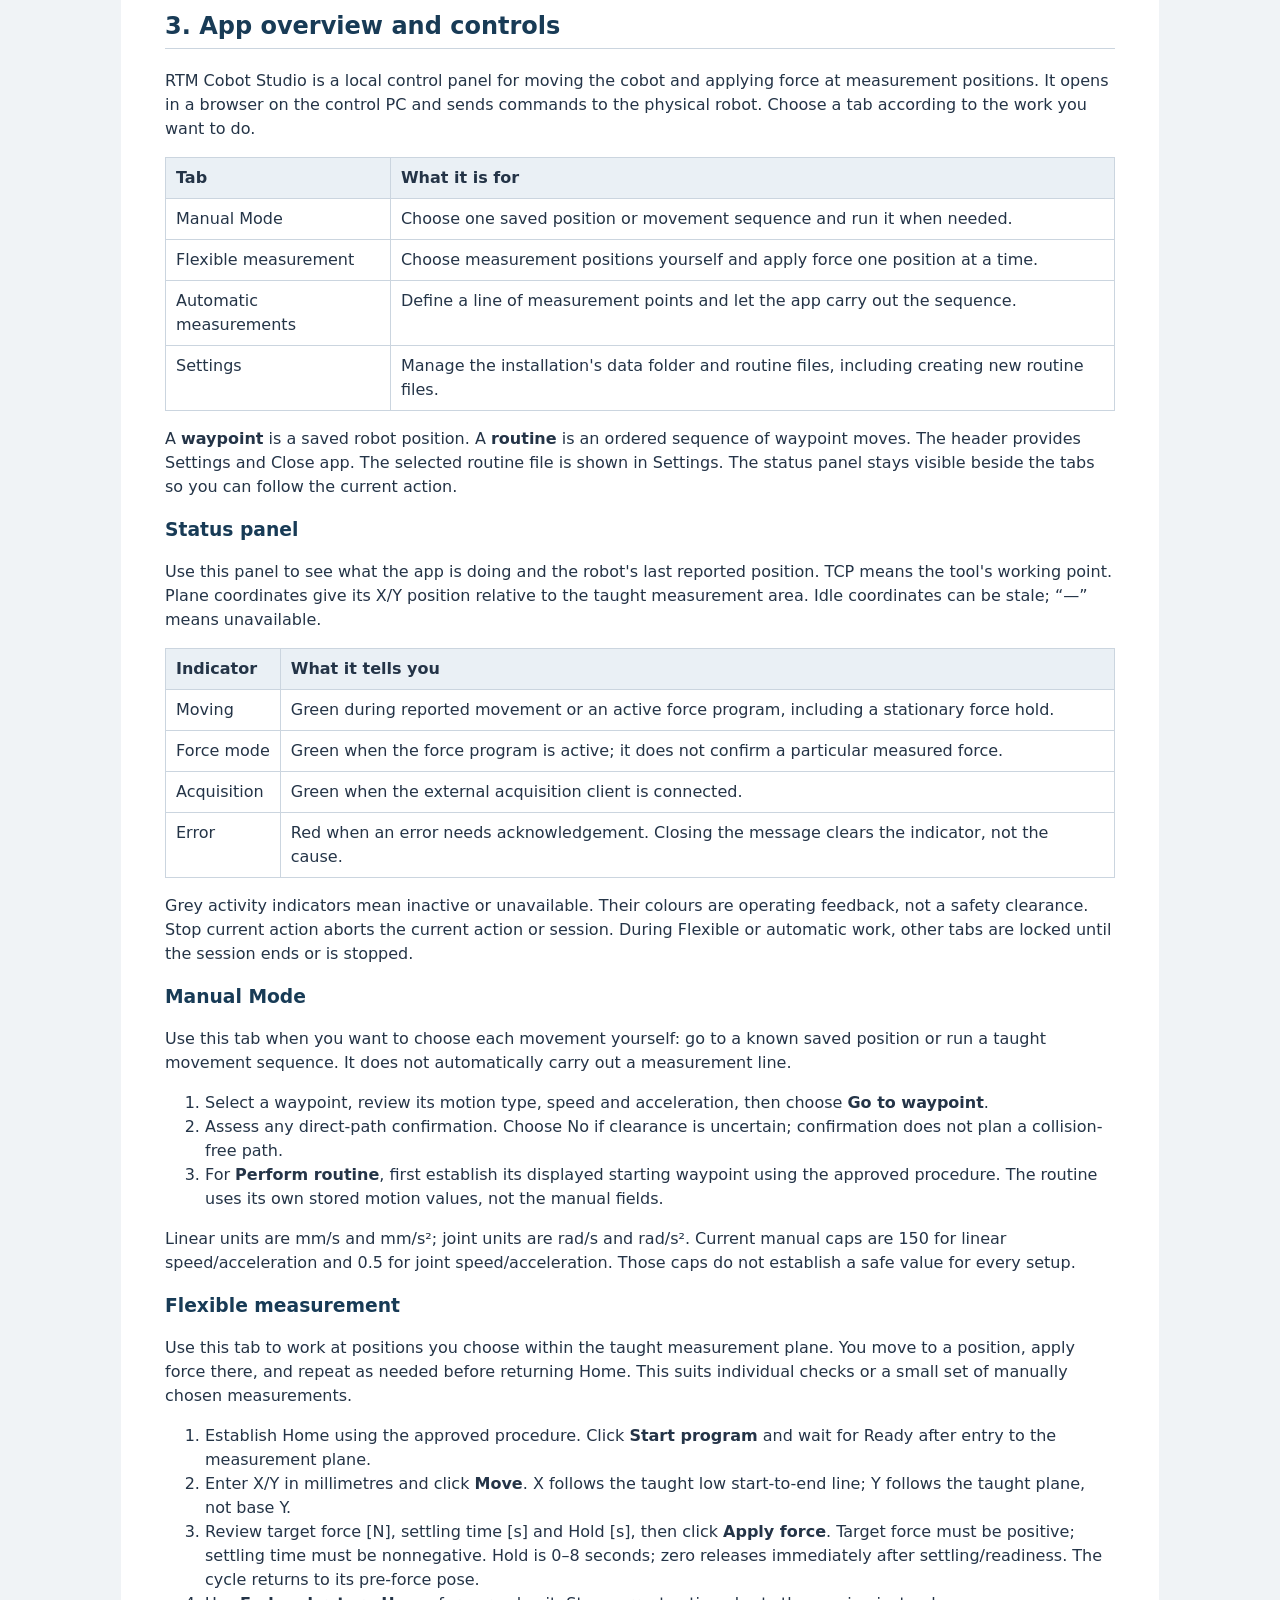
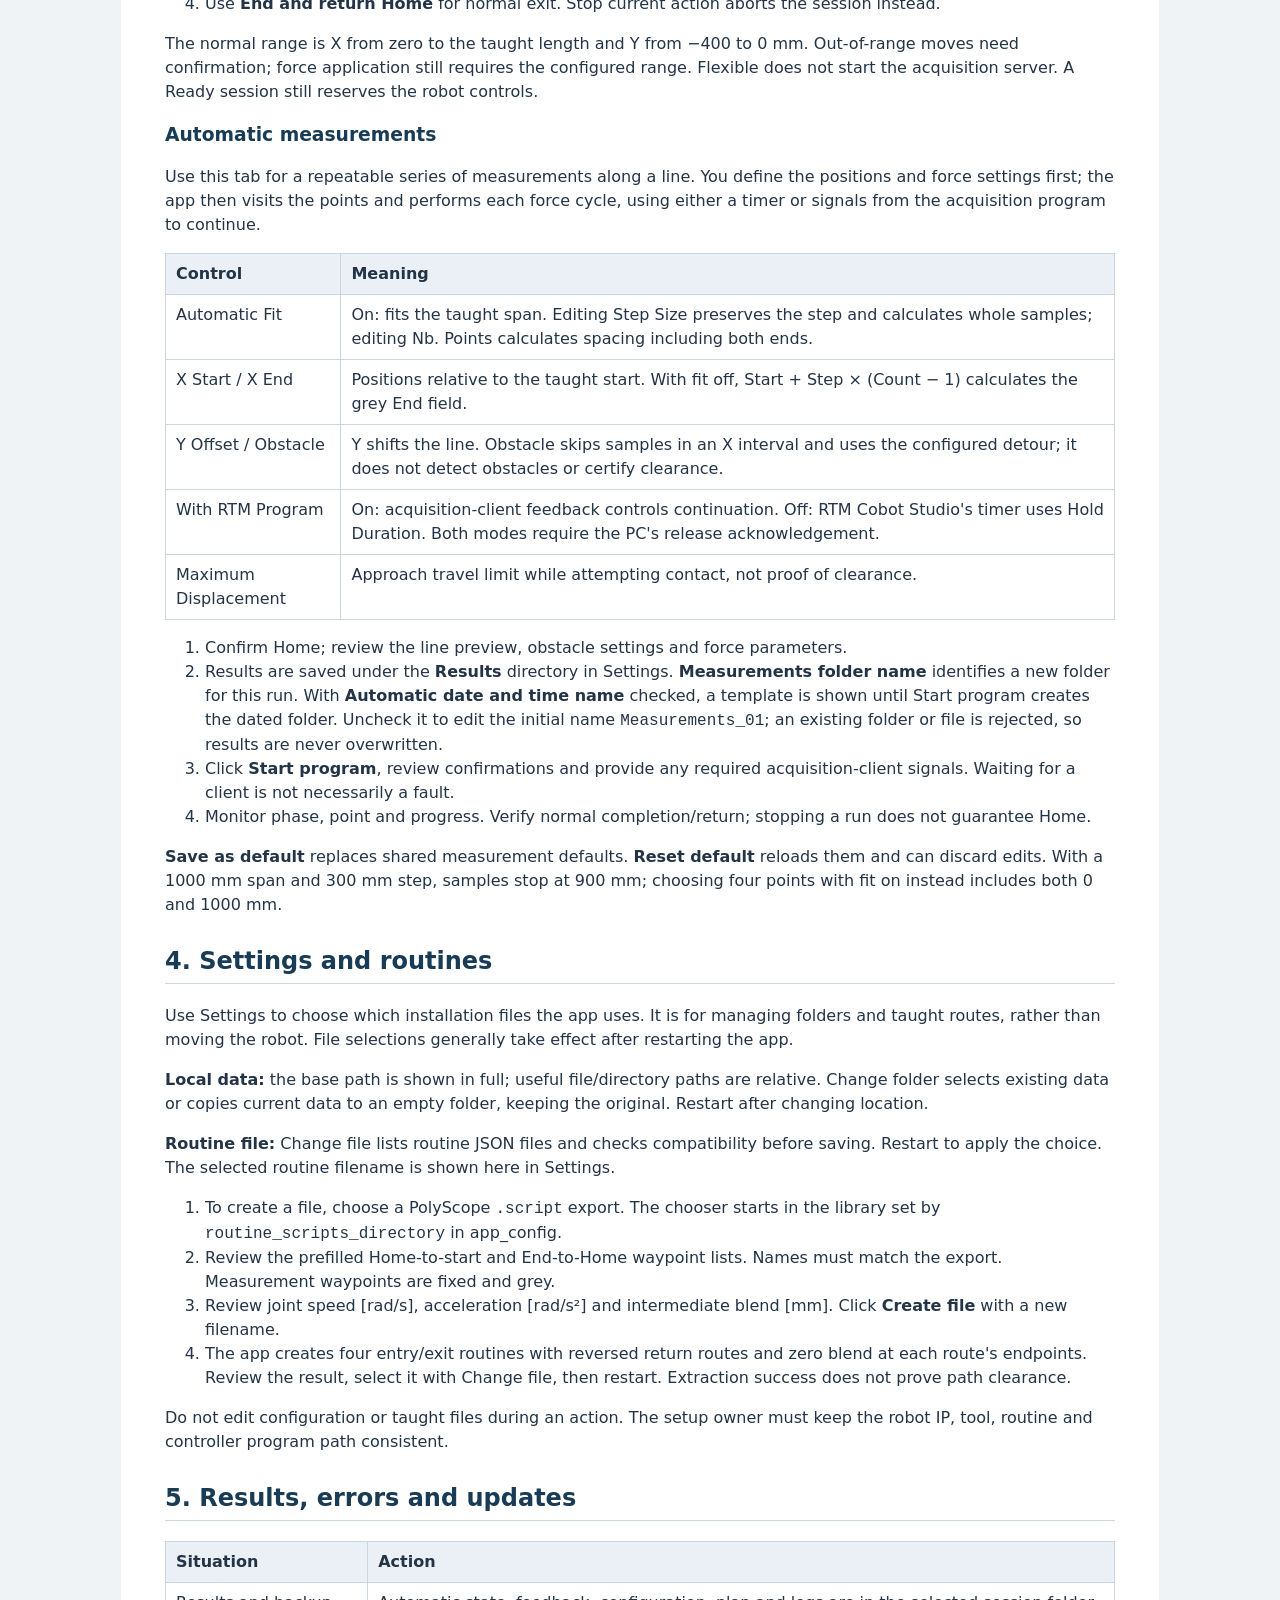
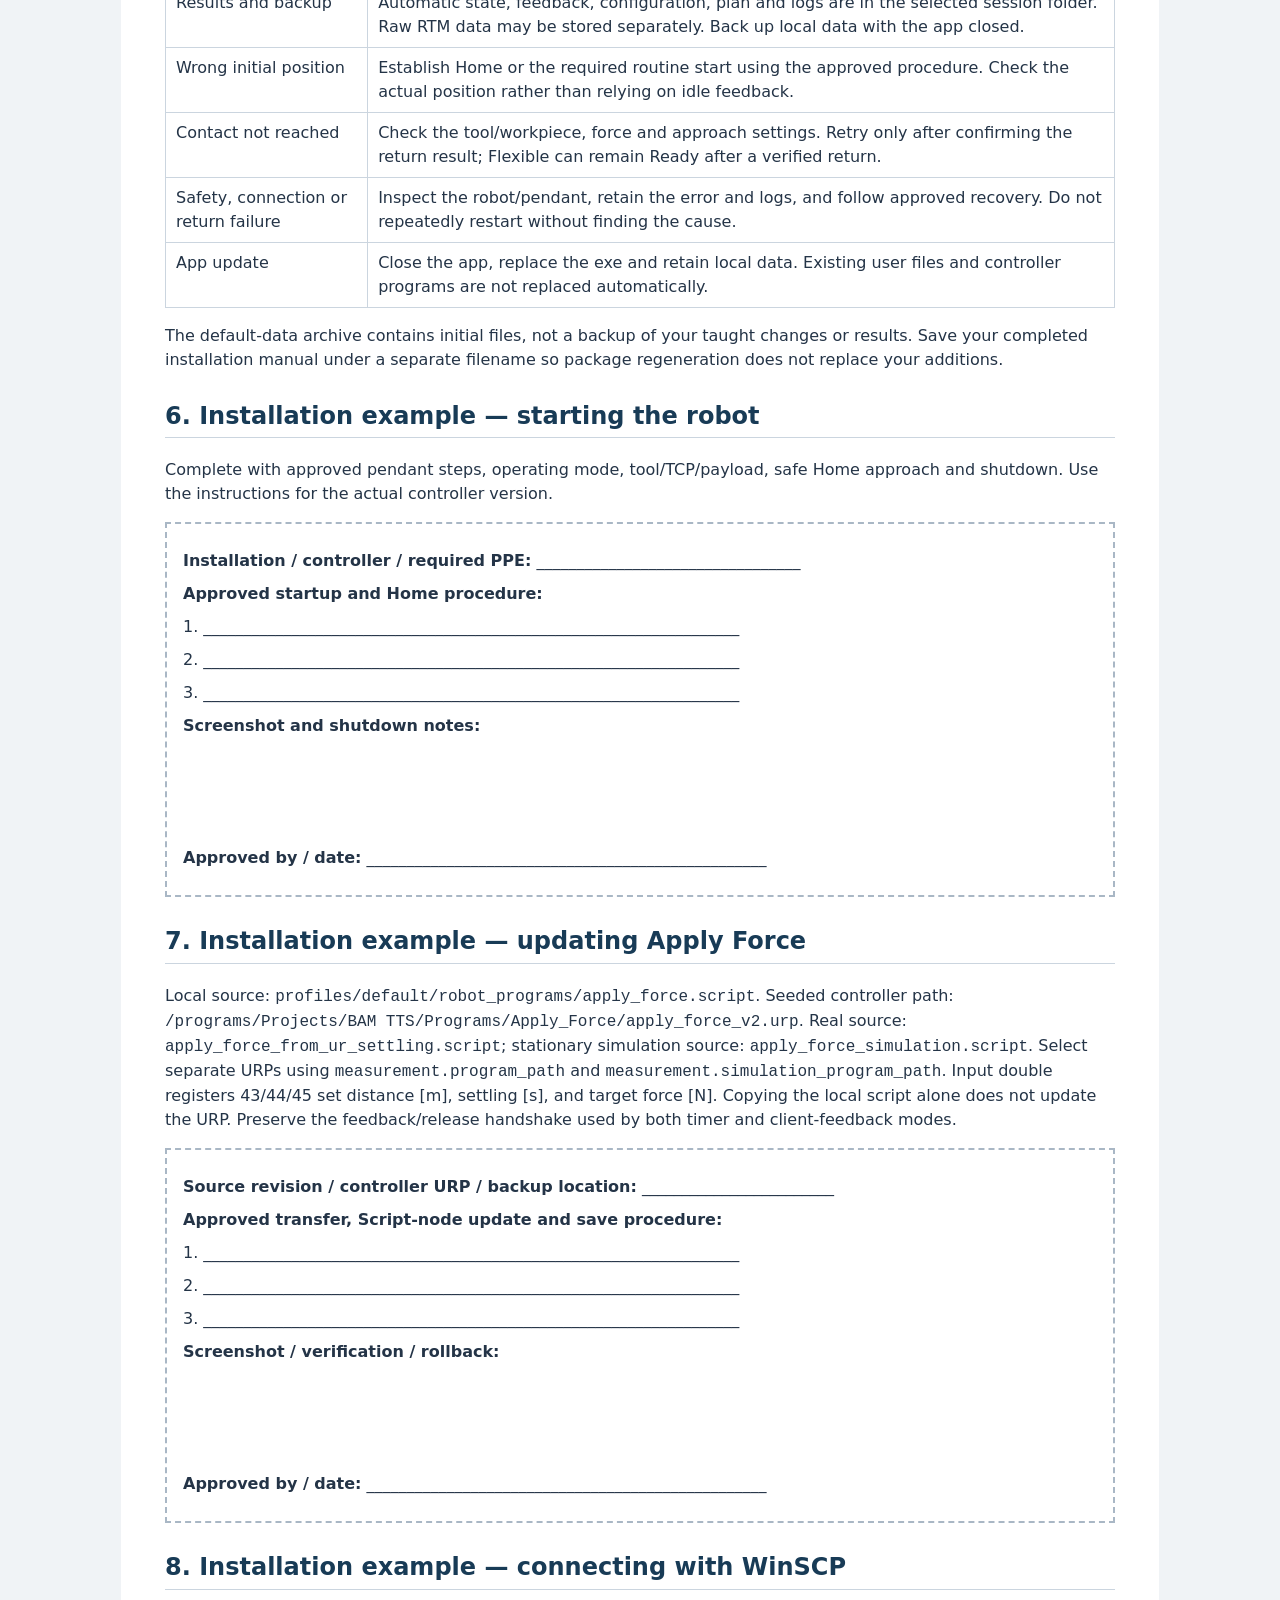
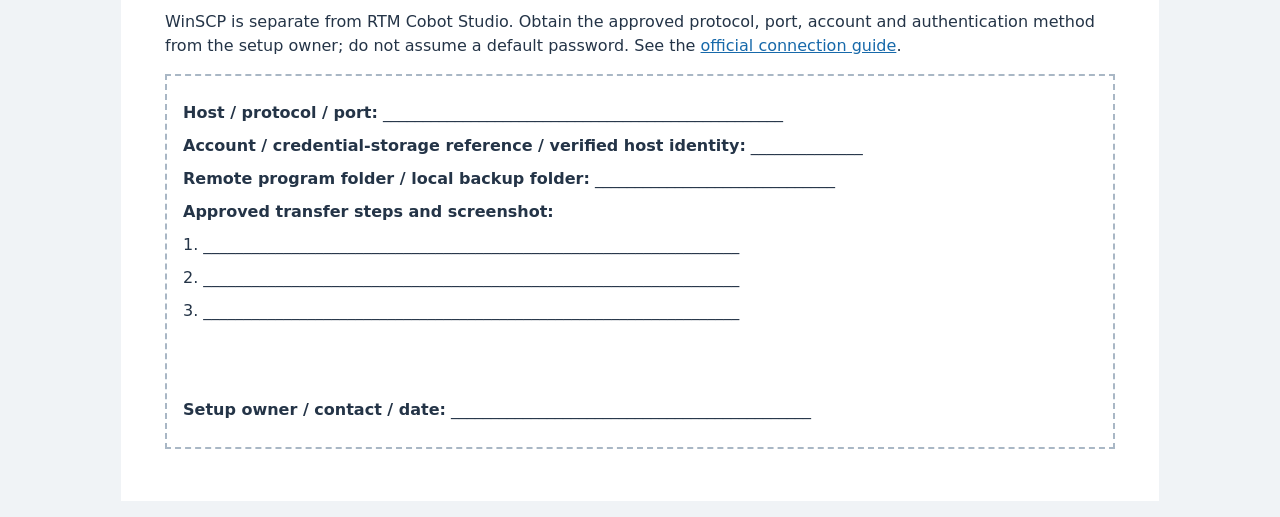
==== commit 514f57ce: "Now apply force has two files: one normal and one for simulaiton. It follows a new algorithm where o" ====
--- a/documentation/webapp2/USER_MANUAL.html
+++ b/documentation/webapp2/USER_MANUAL.html
@@ -68,7 +68,7 @@
 <p>Use this tab to work at positions you choose within the taught measurement plane. You move to a position, apply force there, and repeat as needed before returning Home. This suits individual checks or a small set of manually chosen measurements.</p>
 <ol><li>Establish Home using the approved procedure. Click <strong>Start program</strong> and wait for Ready after entry to the measurement plane.</li>
 <li>Enter X/Y in millimetres and click <strong>Move</strong>. X follows the taught low start-to-end line; Y follows the taught plane, not base Y.</li>
-<li>Review contact threshold [N], holding force [N] and Hold [s], then click <strong>Apply force</strong>. Holding force must be positive and at least the threshold. Hold is 0–8 seconds; zero releases immediately after contact/simulated success. The cycle returns to its pre-force pose.</li>
+<li>Review target force [N], settling time [s] and Hold [s], then click <strong>Apply force</strong>. Target force must be positive; settling time must be nonnegative. Hold is 0–8 seconds; zero releases immediately after settling/readiness. The cycle returns to its pre-force pose.</li>
 <li>Use <strong>End and return Home</strong> for normal exit. Stop current action aborts the session instead.</li></ol>
 <p>The normal range is X from zero to the taught length and Y from −400 to 0 mm. Out-of-range moves need confirmation; force application still requires the configured range. Flexible does not start the acquisition server. A Ready session still reserves the robot controls.</p>
 
@@ -110,7 +110,7 @@
 <div class="worksheet"><p><strong>Installation / controller / required PPE:</strong> _________________________________</p><p><strong>Approved startup and Home procedure:</strong></p><p>1. ___________________________________________________________________</p><p>2. ___________________________________________________________________</p><p>3. ___________________________________________________________________</p><p><strong>Screenshot and shutdown notes:</strong></p><p>&nbsp;</p><p>&nbsp;</p><p>&nbsp;</p><p><strong>Approved by / date:</strong> __________________________________________________</p></div></section>
 
 <section class="site-section"><h2 id="force-update">7. Installation example — updating Apply Force</h2>
-<p>Local source: <code>profiles/default/robot_programs/apply_force.script</code>. Seeded controller path: <code>/Projects/BAM TTS/Programs/Apply_Force/apply_force.urp</code>. Copying the local script alone does not update the URP. Preserve the feedback/release handshake used by both timer and client-feedback modes.</p>
+<p>Local source: <code>profiles/default/robot_programs/apply_force.script</code>. Seeded controller path: <code>/programs/Projects/BAM TTS/Programs/Apply_Force/apply_force_v2.urp</code>. Real source: <code>apply_force_from_ur_settling.script</code>; stationary simulation source: <code>apply_force_simulation.script</code>. Select separate URPs using <code>measurement.program_path</code> and <code>measurement.simulation_program_path</code>. Input double registers 43/44/45 set distance [m], settling [s], and target force [N]. Copying the local script alone does not update the URP. Preserve the feedback/release handshake used by both timer and client-feedback modes.</p>
 <div class="worksheet"><p><strong>Source revision / controller URP / backup location:</strong> ________________________</p><p><strong>Approved transfer, Script-node update and save procedure:</strong></p><p>1. ___________________________________________________________________</p><p>2. ___________________________________________________________________</p><p>3. ___________________________________________________________________</p><p><strong>Screenshot / verification / rollback:</strong></p><p>&nbsp;</p><p>&nbsp;</p><p>&nbsp;</p><p><strong>Approved by / date:</strong> __________________________________________________</p></div></section>
 
 <section class="site-section"><h2 id="winscp">8. Installation example — connecting with WinSCP</h2>
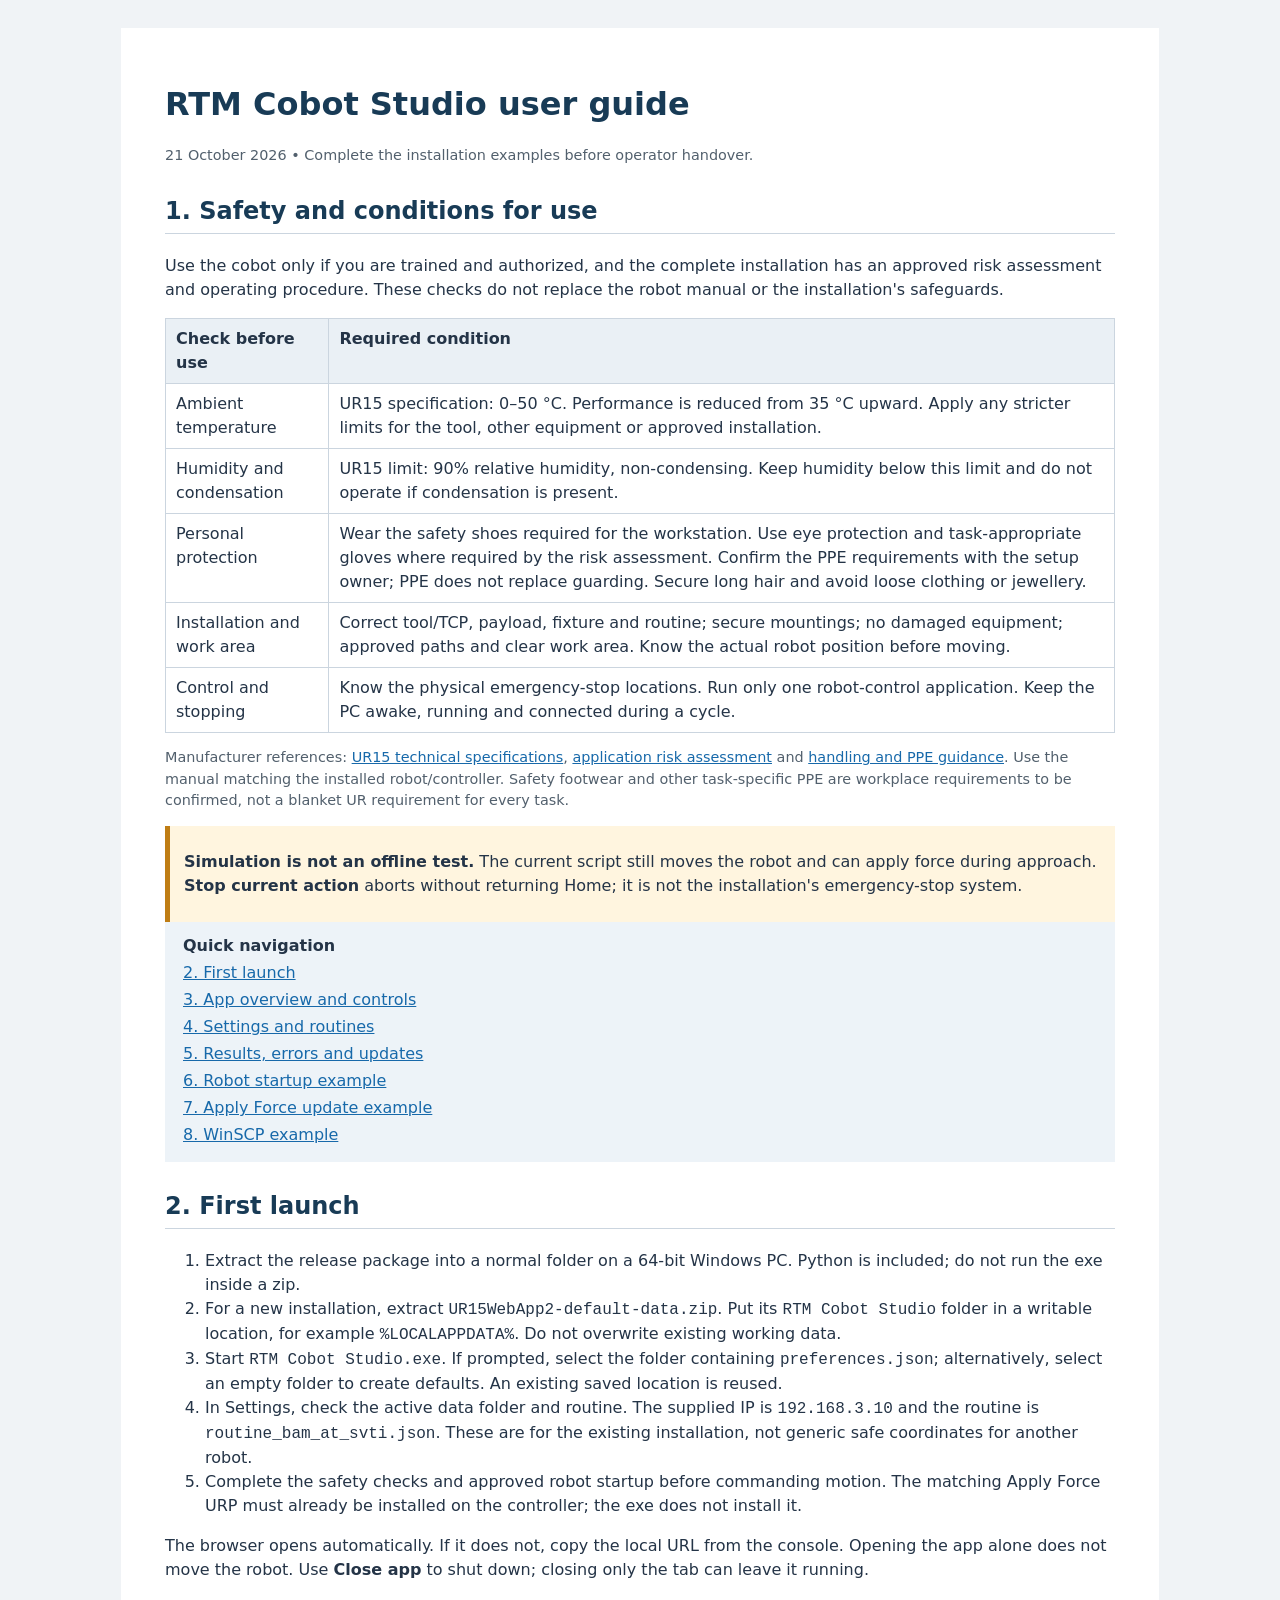
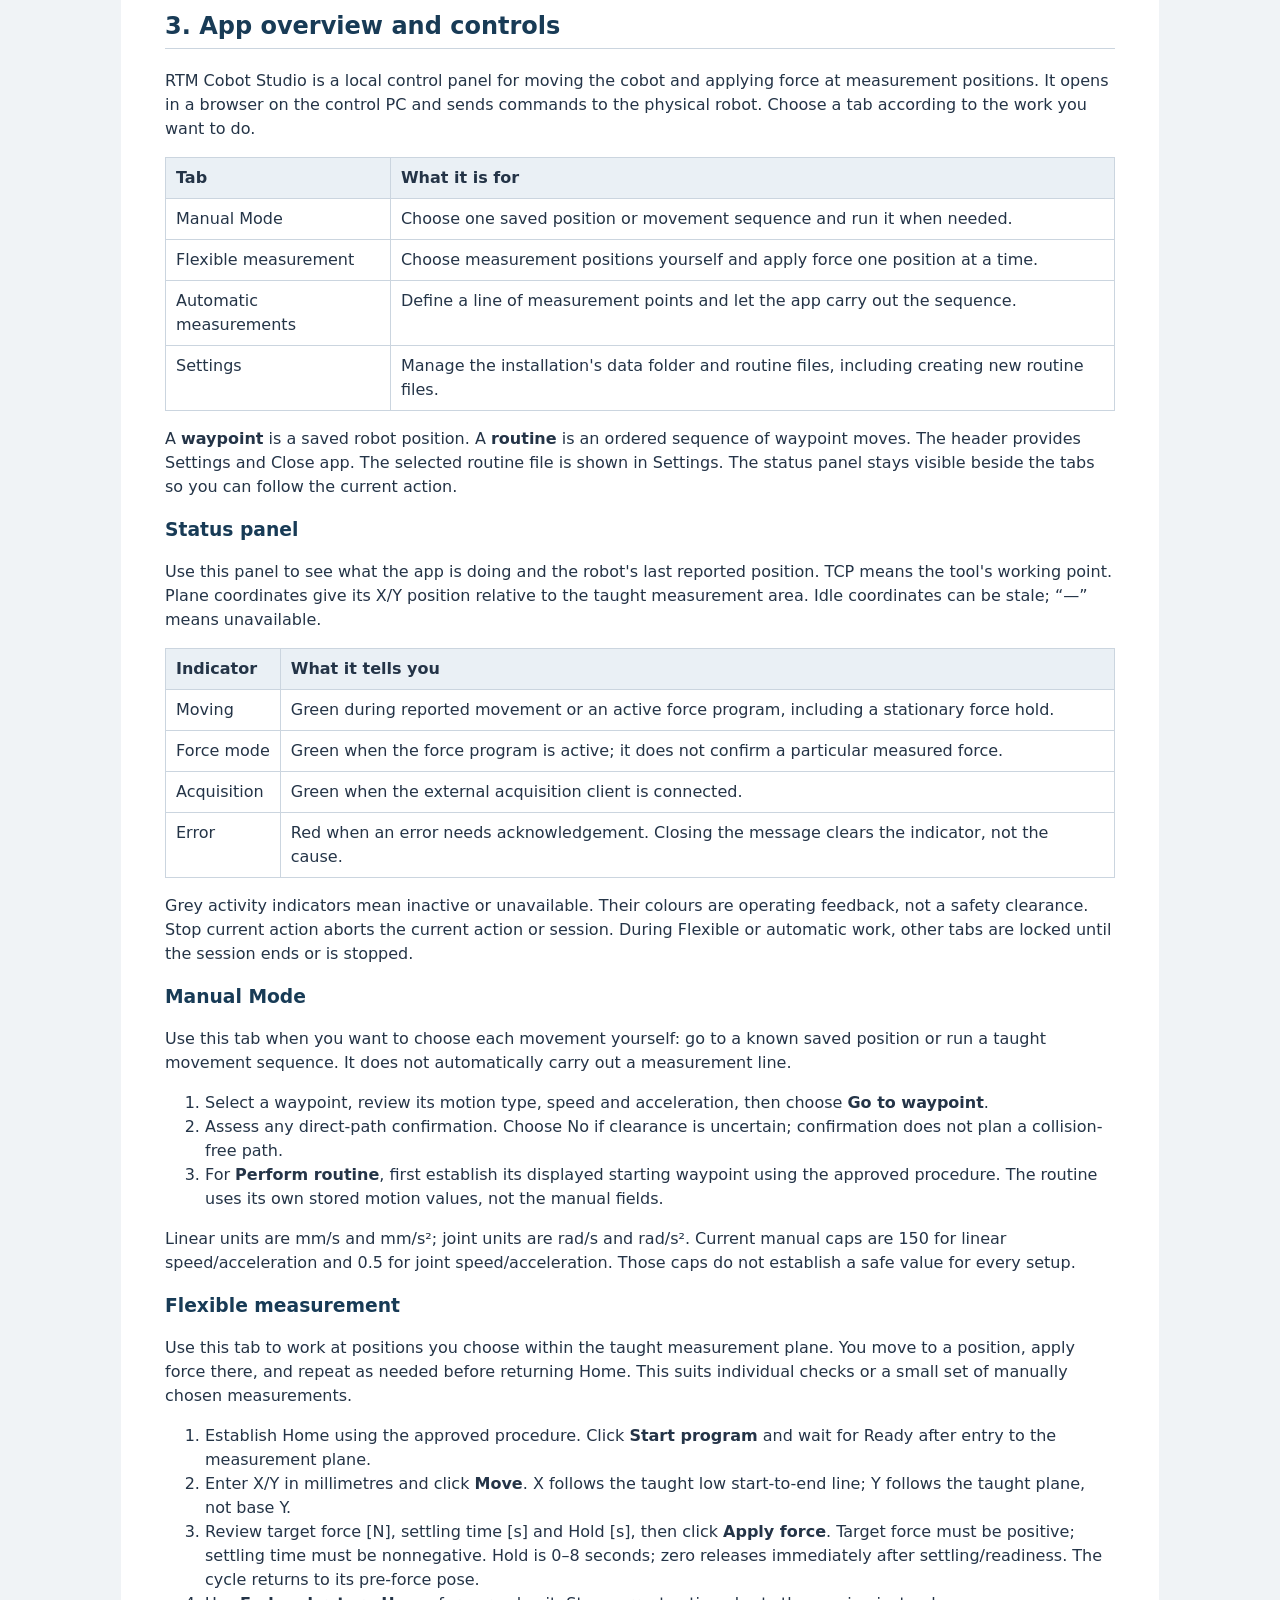
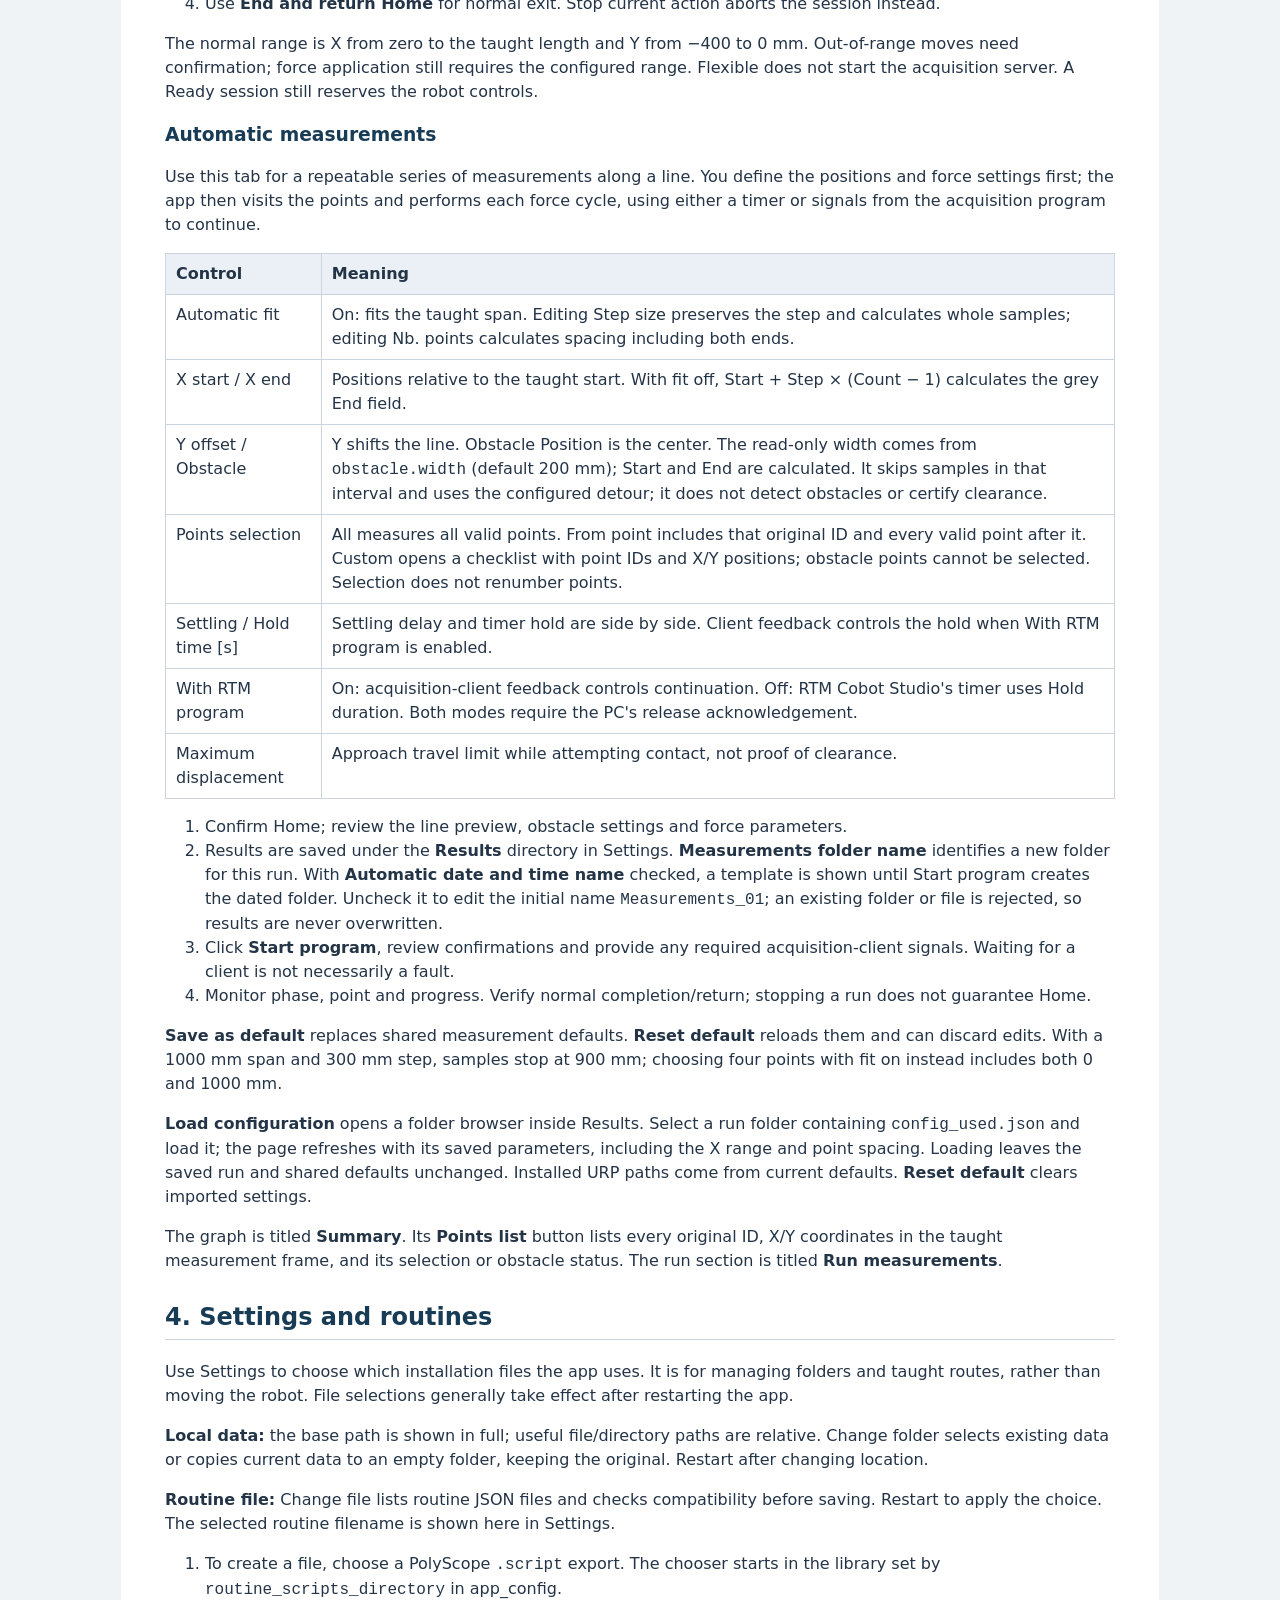
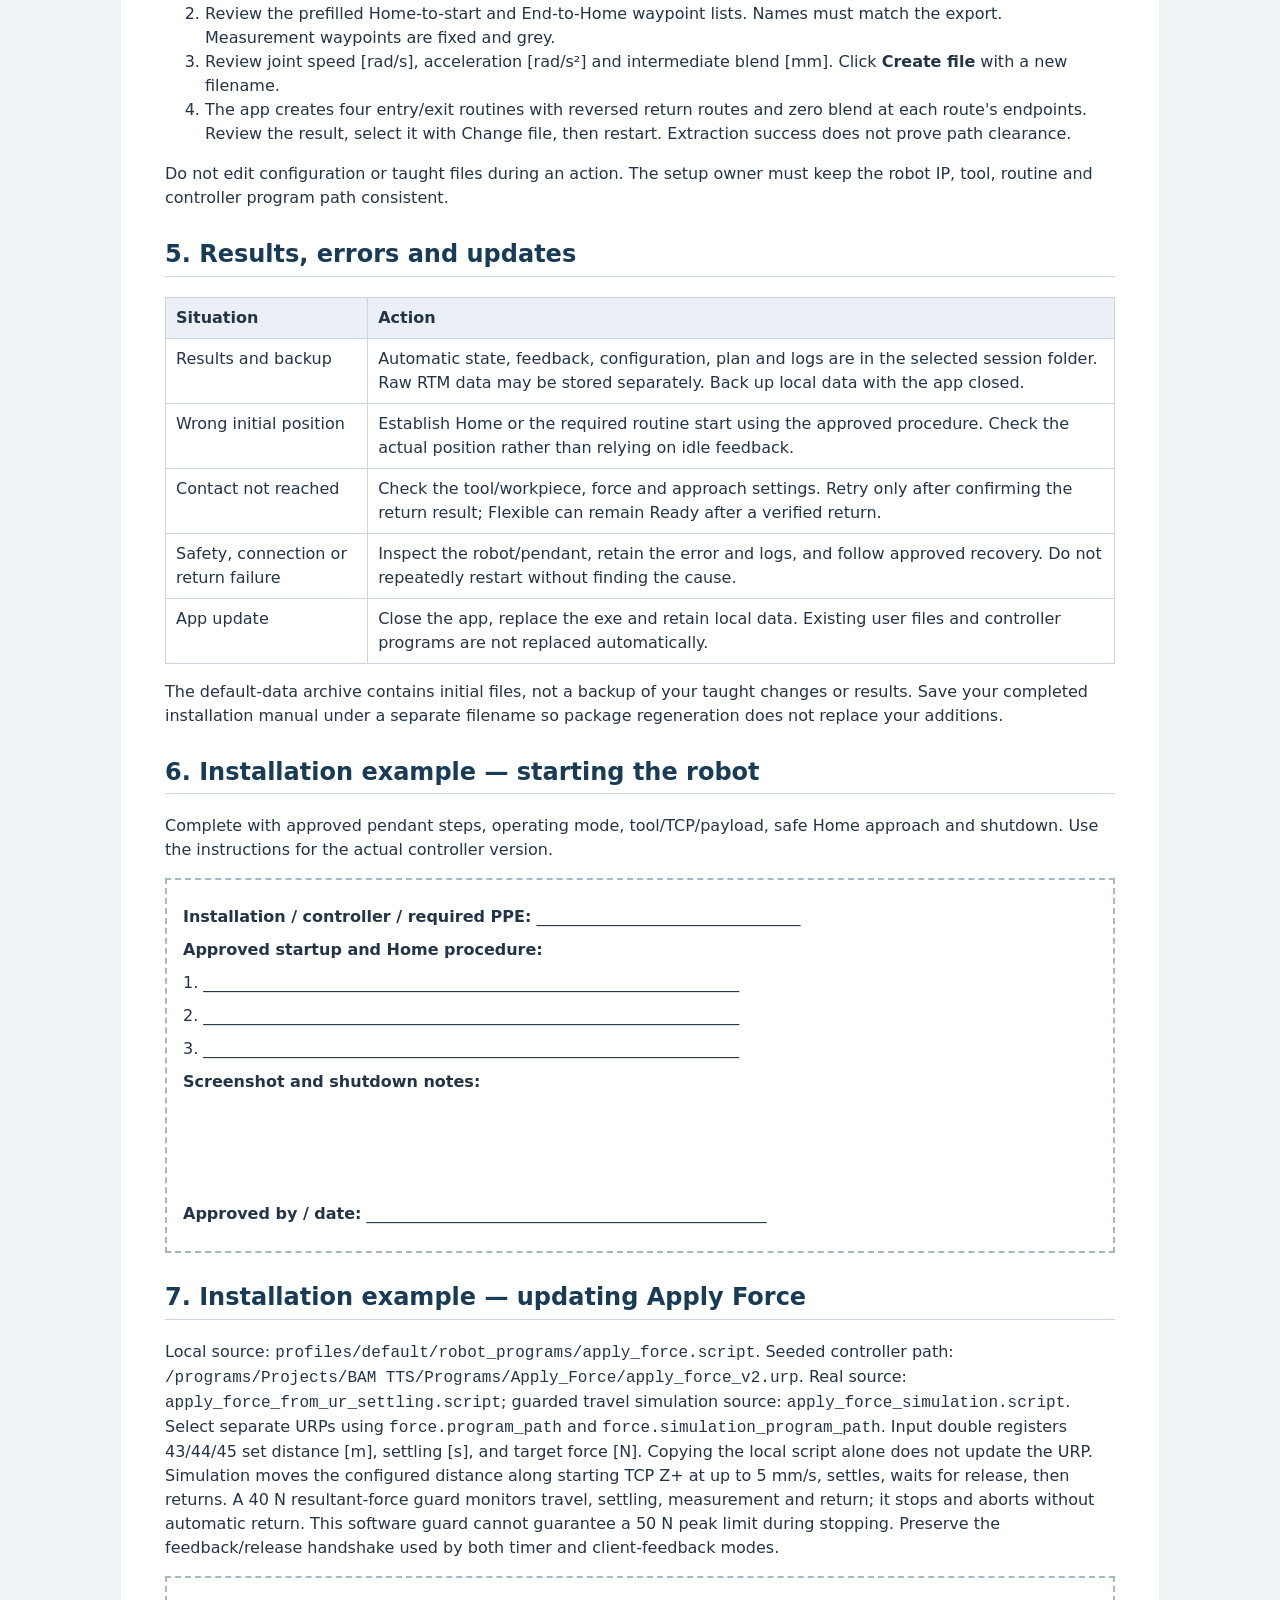
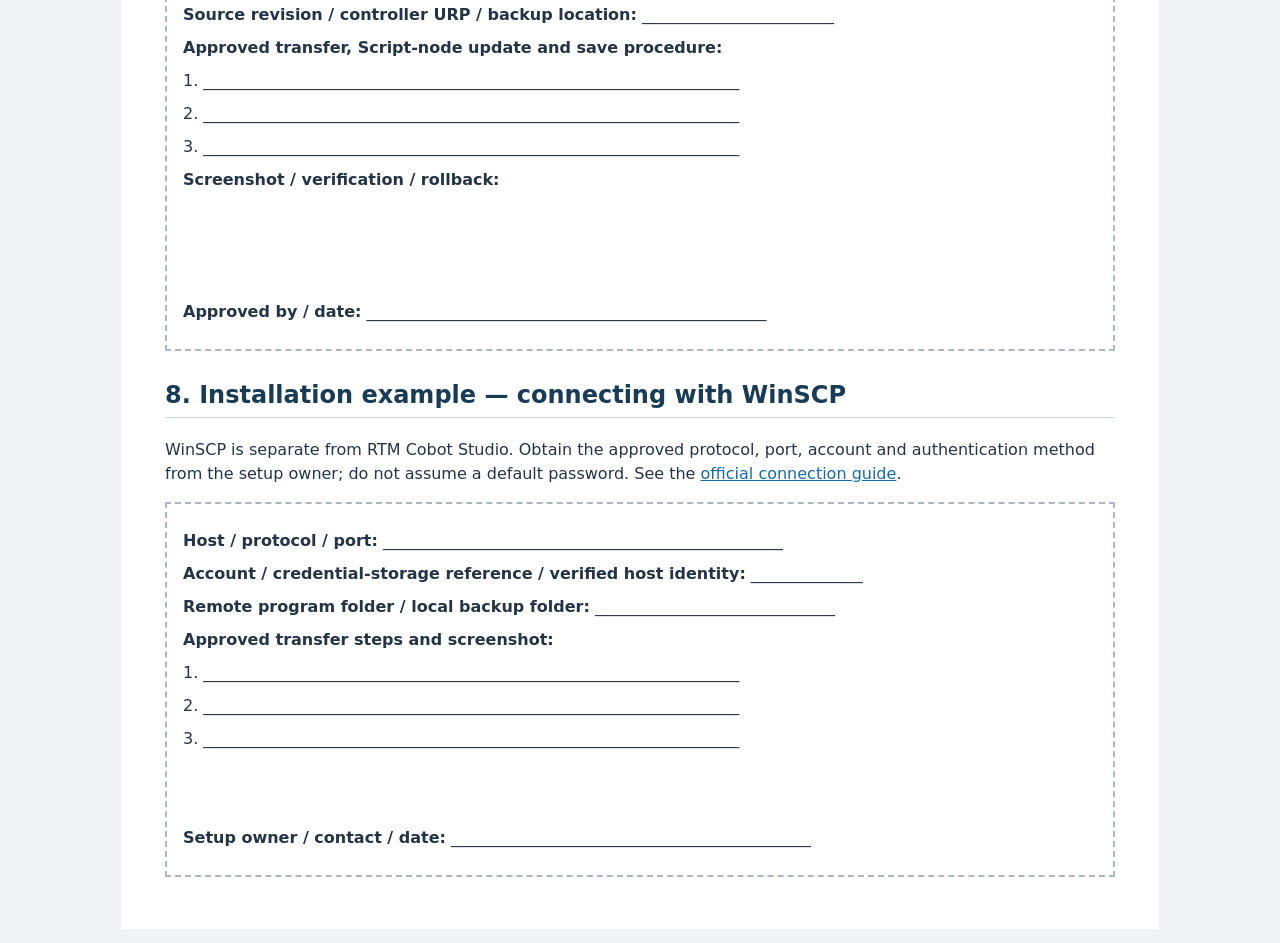
==== commit 85015c96: "Points selection, load configuration, points list" ====
--- a/documentation/webapp2/USER_MANUAL.html
+++ b/documentation/webapp2/USER_MANUAL.html
@@ -75,16 +75,21 @@
 <h3>Automatic measurements</h3>
 <p>Use this tab for a repeatable series of measurements along a line. You define the positions and force settings first; the app then visits the points and performs each force cycle, using either a timer or signals from the acquisition program to continue.</p>
 <table><tr><th>Control</th><th>Meaning</th></tr>
-<tr><td>Automatic Fit</td><td>On: fits the taught span. Editing Step Size preserves the step and calculates whole samples; editing Nb. Points calculates spacing including both ends.</td></tr>
-<tr><td>X Start / X End</td><td>Positions relative to the taught start. With fit off, Start + Step × (Count − 1) calculates the grey End field.</td></tr>
-<tr><td>Y Offset / Obstacle</td><td>Y shifts the line. Obstacle skips samples in an X interval and uses the configured detour; it does not detect obstacles or certify clearance.</td></tr>
-<tr><td>With RTM Program</td><td>On: acquisition-client feedback controls continuation. Off: RTM Cobot Studio's timer uses Hold Duration. Both modes require the PC's release acknowledgement.</td></tr>
-<tr><td>Maximum Displacement</td><td>Approach travel limit while attempting contact, not proof of clearance.</td></tr></table>
+<tr><td>Automatic fit</td><td>On: fits the taught span. Editing Step size preserves the step and calculates whole samples; editing Nb. points calculates spacing including both ends.</td></tr>
+<tr><td>X start / X end</td><td>Positions relative to the taught start. With fit off, Start + Step × (Count − 1) calculates the grey End field.</td></tr>
+<tr><td>Y offset / Obstacle</td><td>Y shifts the line. Obstacle Position is the center. The read-only width comes from <code>obstacle.width</code> (default 200 mm); Start and End are calculated. It skips samples in that interval and uses the configured detour; it does not detect obstacles or certify clearance.</td></tr>
+<tr><td>Points selection</td><td>All measures all valid points. From point includes that original ID and every valid point after it. Custom opens a checklist with point IDs and X/Y positions; obstacle points cannot be selected. Selection does not renumber points.</td></tr>
+<tr><td>Settling / Hold time [s]</td><td>Settling delay and timer hold are side by side. Client feedback controls the hold when With RTM program is enabled.</td></tr>
+<tr><td>With RTM program</td><td>On: acquisition-client feedback controls continuation. Off: RTM Cobot Studio's timer uses Hold duration. Both modes require the PC's release acknowledgement.</td></tr>
+<tr><td>Maximum displacement</td><td>Approach travel limit while attempting contact, not proof of clearance.</td></tr></table>
 <ol><li>Confirm Home; review the line preview, obstacle settings and force parameters.</li>
 <li>Results are saved under the <strong>Results</strong> directory in Settings. <strong>Measurements folder name</strong> identifies a new folder for this run. With <strong>Automatic date and time name</strong> checked, a template is shown until Start program creates the dated folder. Uncheck it to edit the initial name <code>Measurements_01</code>; an existing folder or file is rejected, so results are never overwritten.</li>
 <li>Click <strong>Start program</strong>, review confirmations and provide any required acquisition-client signals. Waiting for a client is not necessarily a fault.</li>
 <li>Monitor phase, point and progress. Verify normal completion/return; stopping a run does not guarantee Home.</li></ol>
 <p><strong>Save as default</strong> replaces shared measurement defaults. <strong>Reset default</strong> reloads them and can discard edits. With a 1000 mm span and 300 mm step, samples stop at 900 mm; choosing four points with fit on instead includes both 0 and 1000 mm.</p>
+
+<p><strong>Load configuration</strong> opens a folder browser inside Results. Select a run folder containing <code>config_used.json</code> and load it; the page refreshes with its saved parameters, including the X range and point spacing. Loading leaves the saved run and shared defaults unchanged. Installed URP paths come from current defaults. <strong>Reset default</strong> clears imported settings.</p>
+<p>The graph is titled <strong>Summary</strong>. Its <strong>Points list</strong> button lists every original ID, X/Y coordinates in the taught measurement frame, and its selection or obstacle status. The run section is titled <strong>Run measurements</strong>.</p>
 
 <h2 id="settings">4. Settings and routines</h2>
 <p>Use Settings to choose which installation files the app uses. It is for managing folders and taught routes, rather than moving the robot. File selections generally take effect after restarting the app.</p>
@@ -110,7 +115,7 @@
 <div class="worksheet"><p><strong>Installation / controller / required PPE:</strong> _________________________________</p><p><strong>Approved startup and Home procedure:</strong></p><p>1. ___________________________________________________________________</p><p>2. ___________________________________________________________________</p><p>3. ___________________________________________________________________</p><p><strong>Screenshot and shutdown notes:</strong></p><p>&nbsp;</p><p>&nbsp;</p><p>&nbsp;</p><p><strong>Approved by / date:</strong> __________________________________________________</p></div></section>
 
 <section class="site-section"><h2 id="force-update">7. Installation example — updating Apply Force</h2>
-<p>Local source: <code>profiles/default/robot_programs/apply_force.script</code>. Seeded controller path: <code>/programs/Projects/BAM TTS/Programs/Apply_Force/apply_force_v2.urp</code>. Real source: <code>apply_force_from_ur_settling.script</code>; stationary simulation source: <code>apply_force_simulation.script</code>. Select separate URPs using <code>measurement.program_path</code> and <code>measurement.simulation_program_path</code>. Input double registers 43/44/45 set distance [m], settling [s], and target force [N]. Copying the local script alone does not update the URP. Preserve the feedback/release handshake used by both timer and client-feedback modes.</p>
+<p>Local source: <code>profiles/default/robot_programs/apply_force.script</code>. Seeded controller path: <code>/programs/Projects/BAM TTS/Programs/Apply_Force/apply_force_v2.urp</code>. Real source: <code>apply_force_from_ur_settling.script</code>; guarded travel simulation source: <code>apply_force_simulation.script</code>. Select separate URPs using <code>force.program_path</code> and <code>force.simulation_program_path</code>. Input double registers 43/44/45 set distance [m], settling [s], and target force [N]. Copying the local script alone does not update the URP. Simulation moves the configured distance along starting TCP Z+ at up to 5 mm/s, settles, waits for release, then returns. A 40 N resultant-force guard monitors travel, settling, measurement and return; it stops and aborts without automatic return. This software guard cannot guarantee a 50 N peak limit during stopping. Preserve the feedback/release handshake used by both timer and client-feedback modes.</p>
 <div class="worksheet"><p><strong>Source revision / controller URP / backup location:</strong> ________________________</p><p><strong>Approved transfer, Script-node update and save procedure:</strong></p><p>1. ___________________________________________________________________</p><p>2. ___________________________________________________________________</p><p>3. ___________________________________________________________________</p><p><strong>Screenshot / verification / rollback:</strong></p><p>&nbsp;</p><p>&nbsp;</p><p>&nbsp;</p><p><strong>Approved by / date:</strong> __________________________________________________</p></div></section>
 
 <section class="site-section"><h2 id="winscp">8. Installation example — connecting with WinSCP</h2>
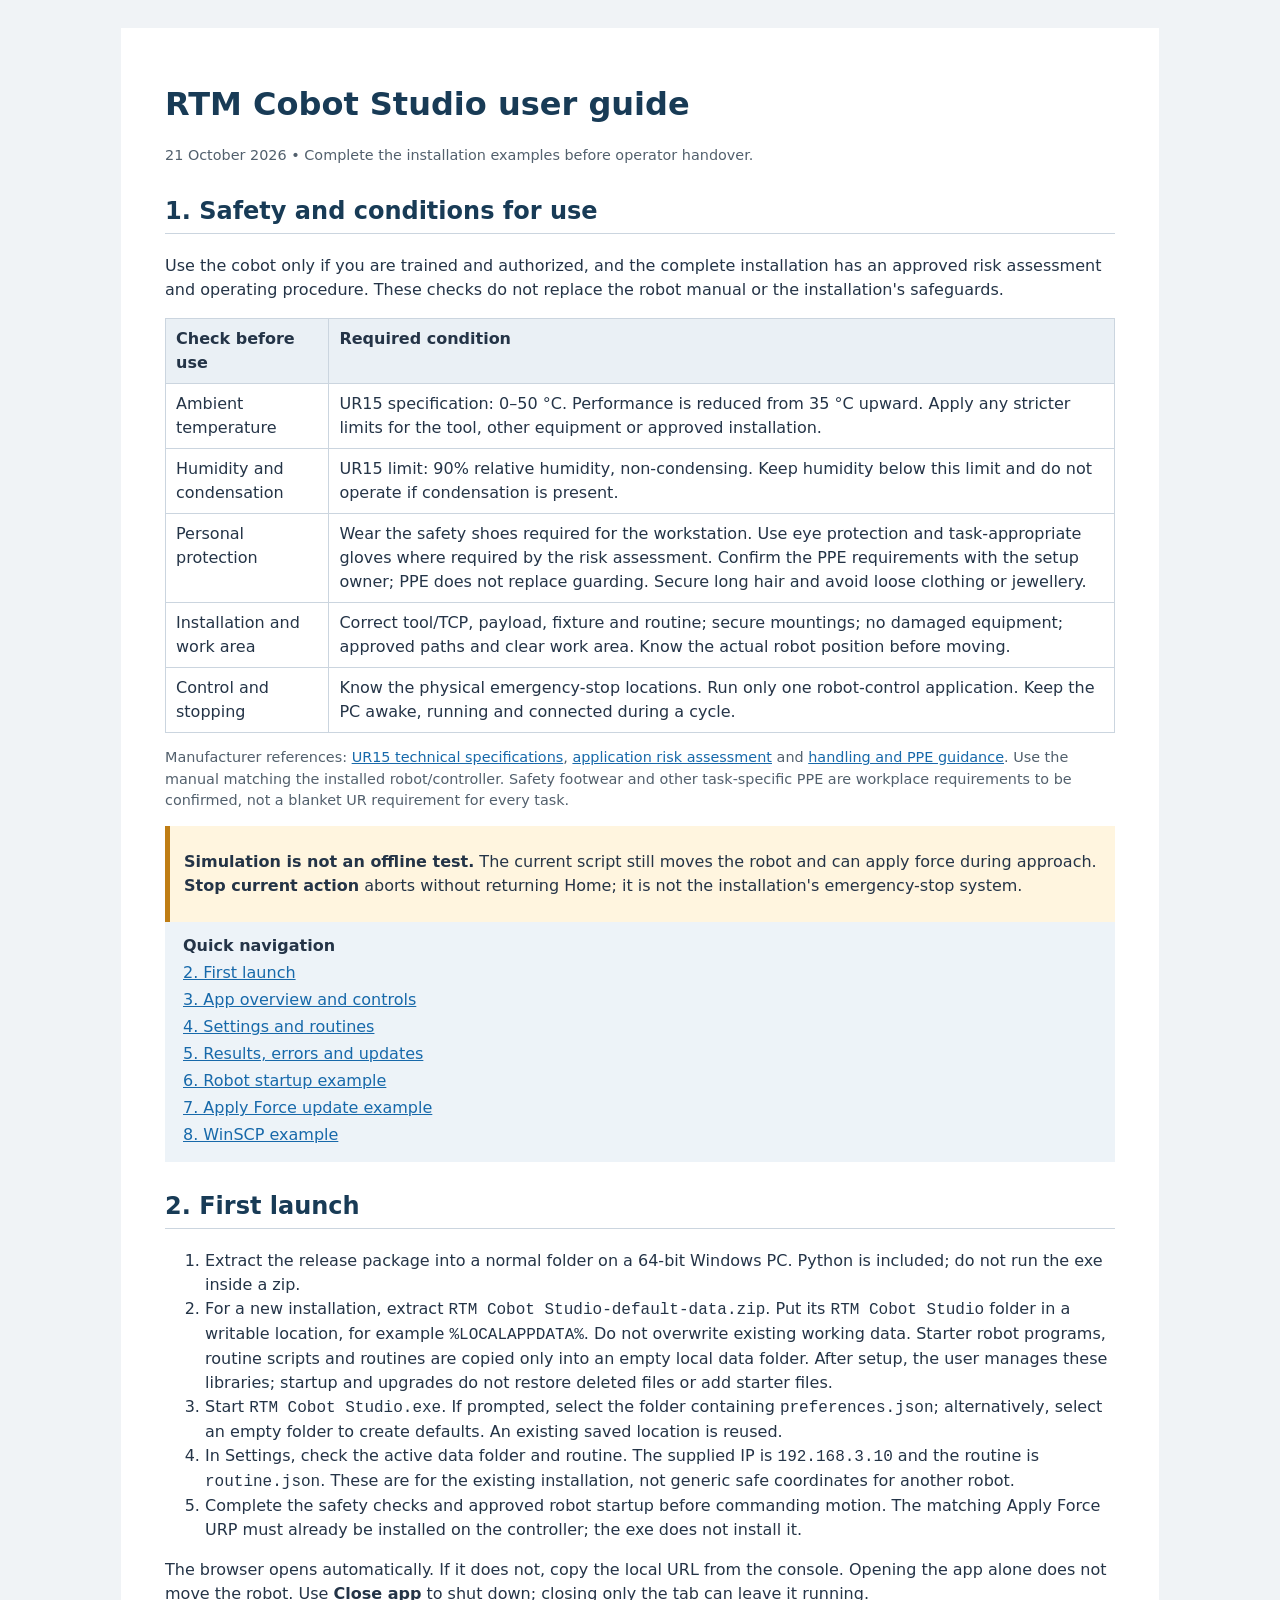
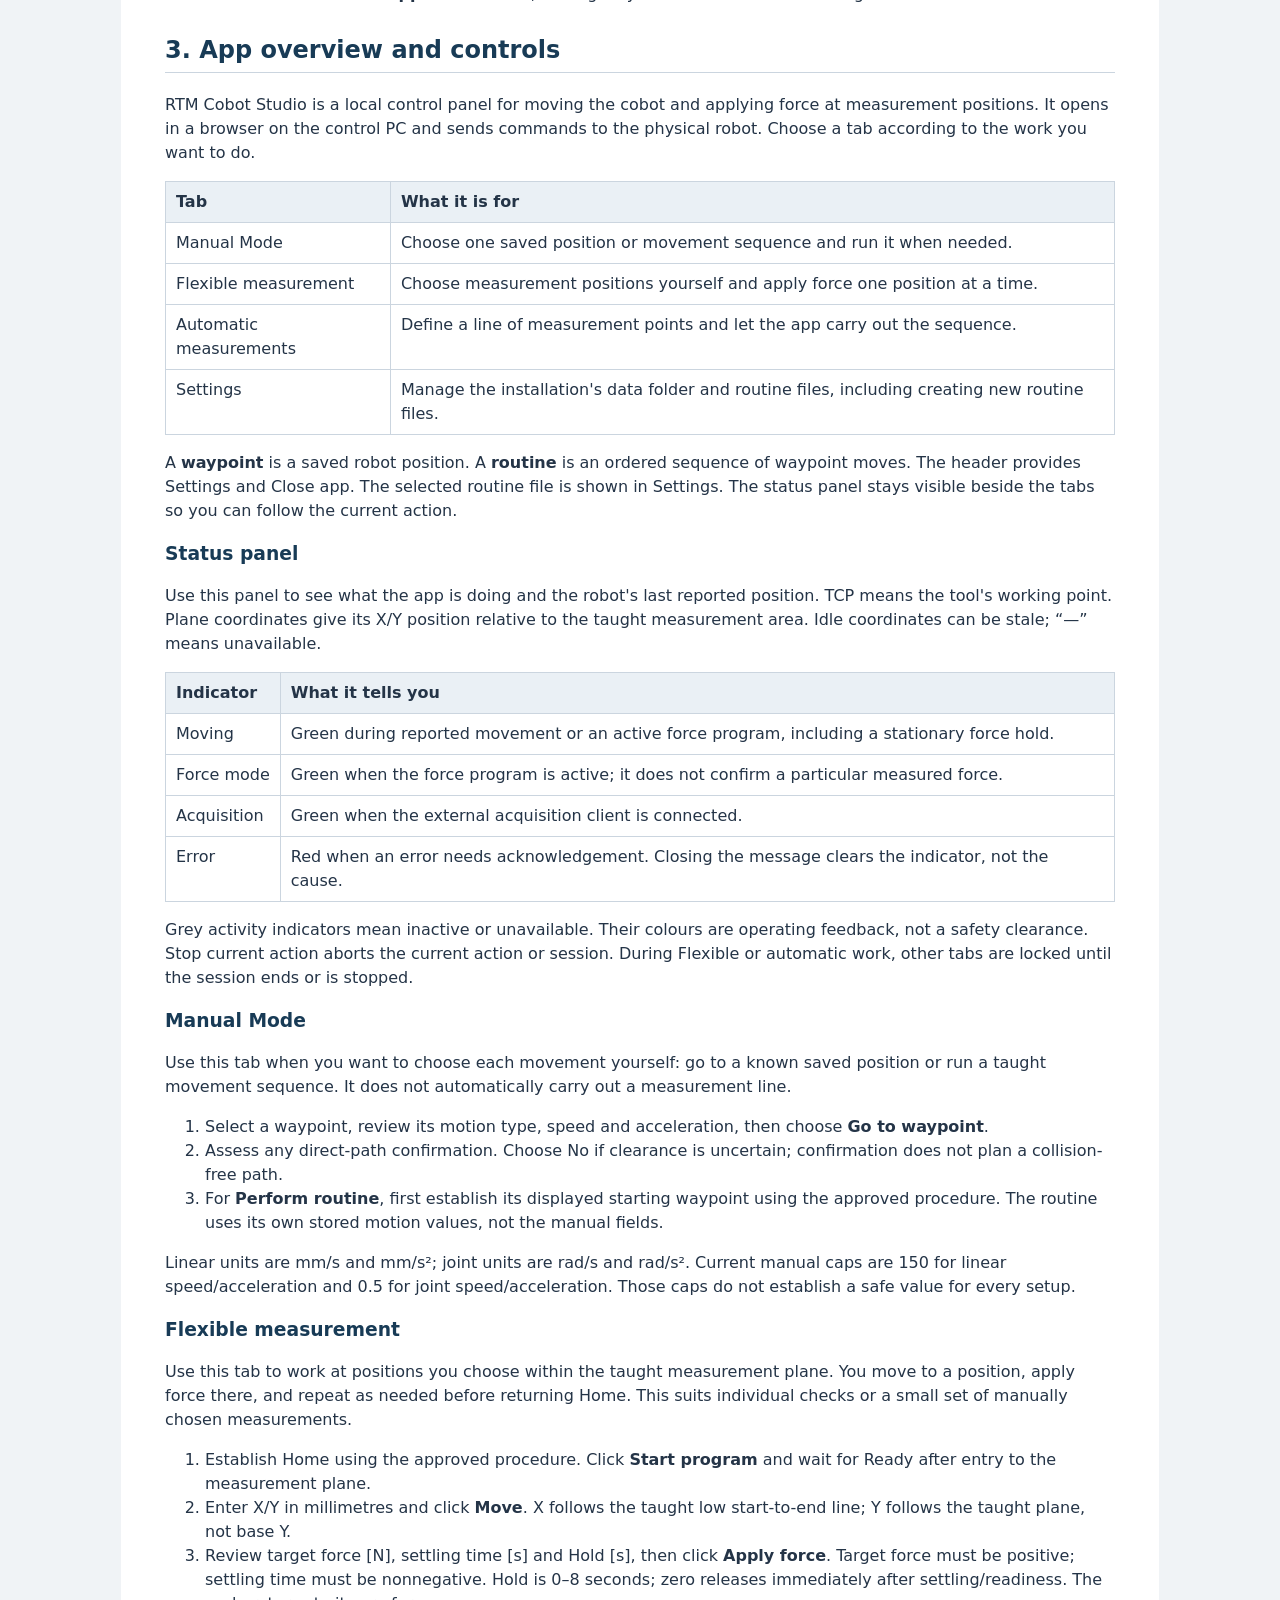
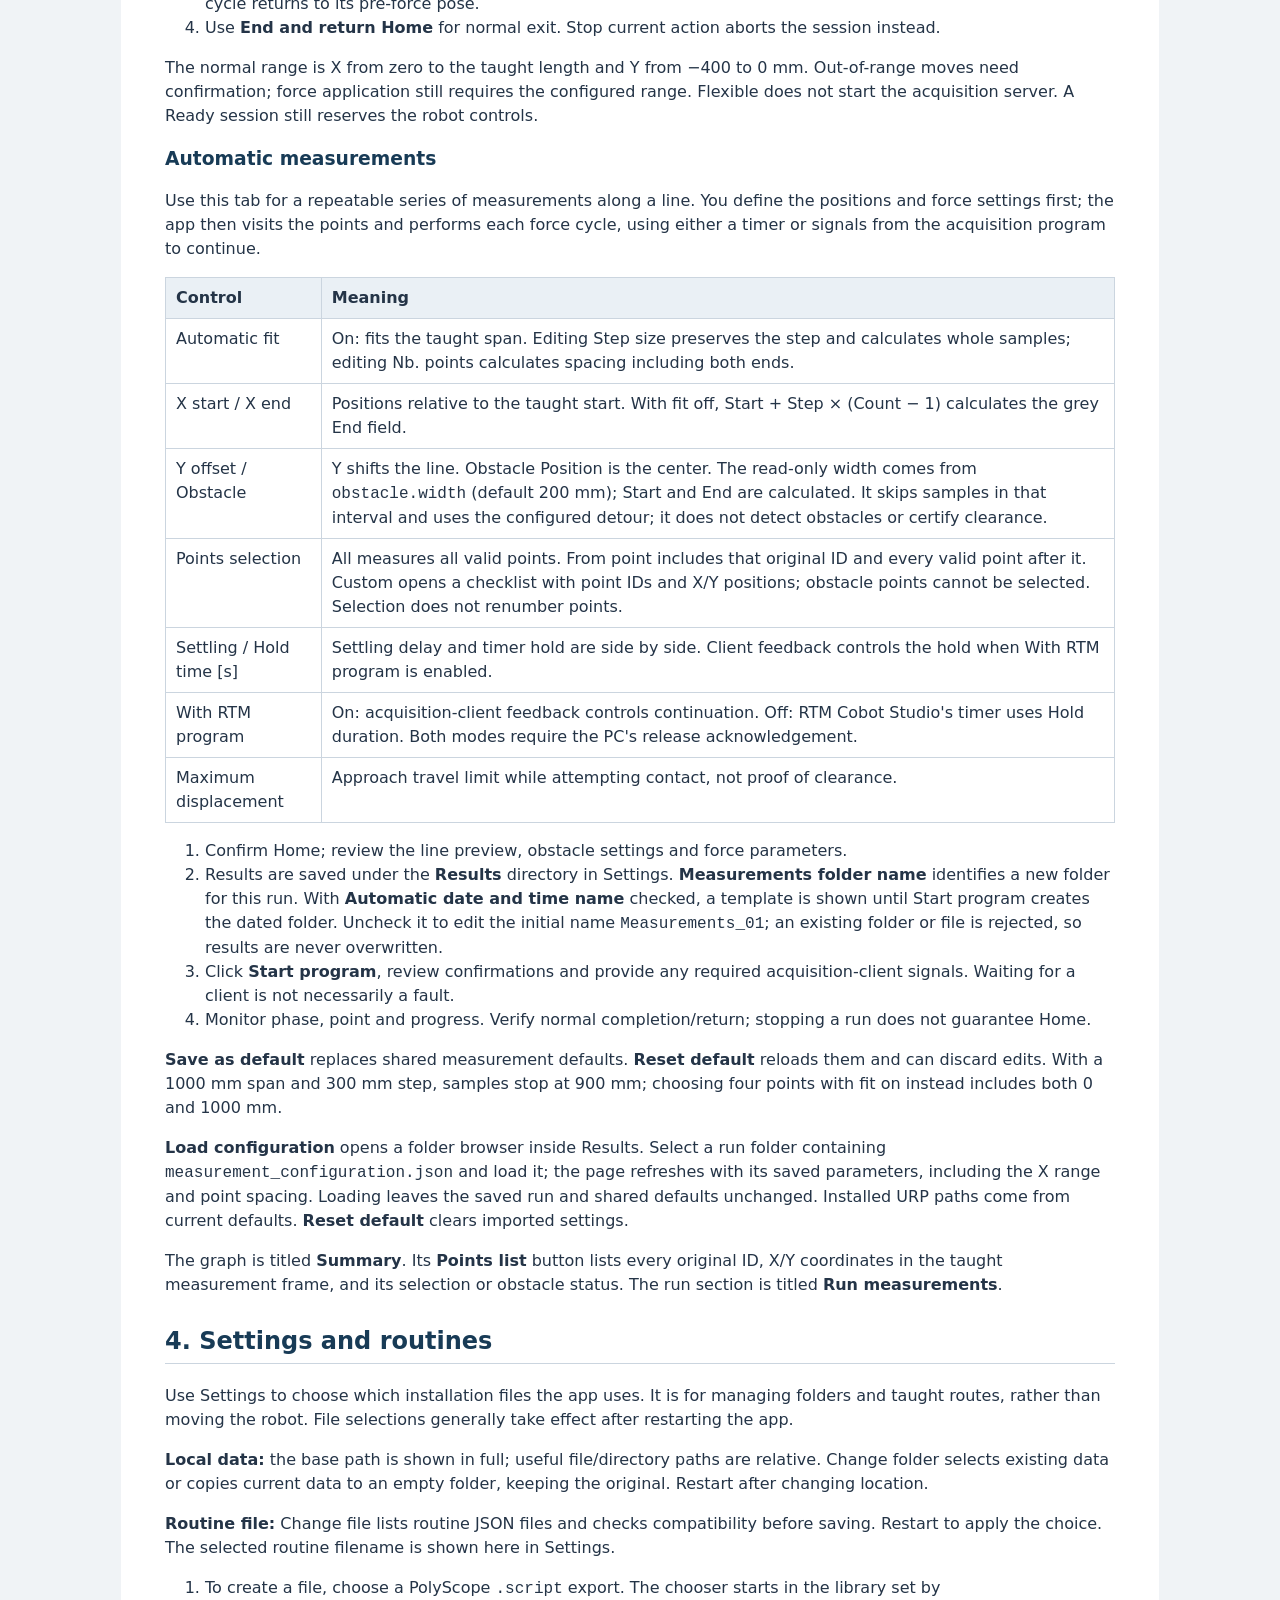
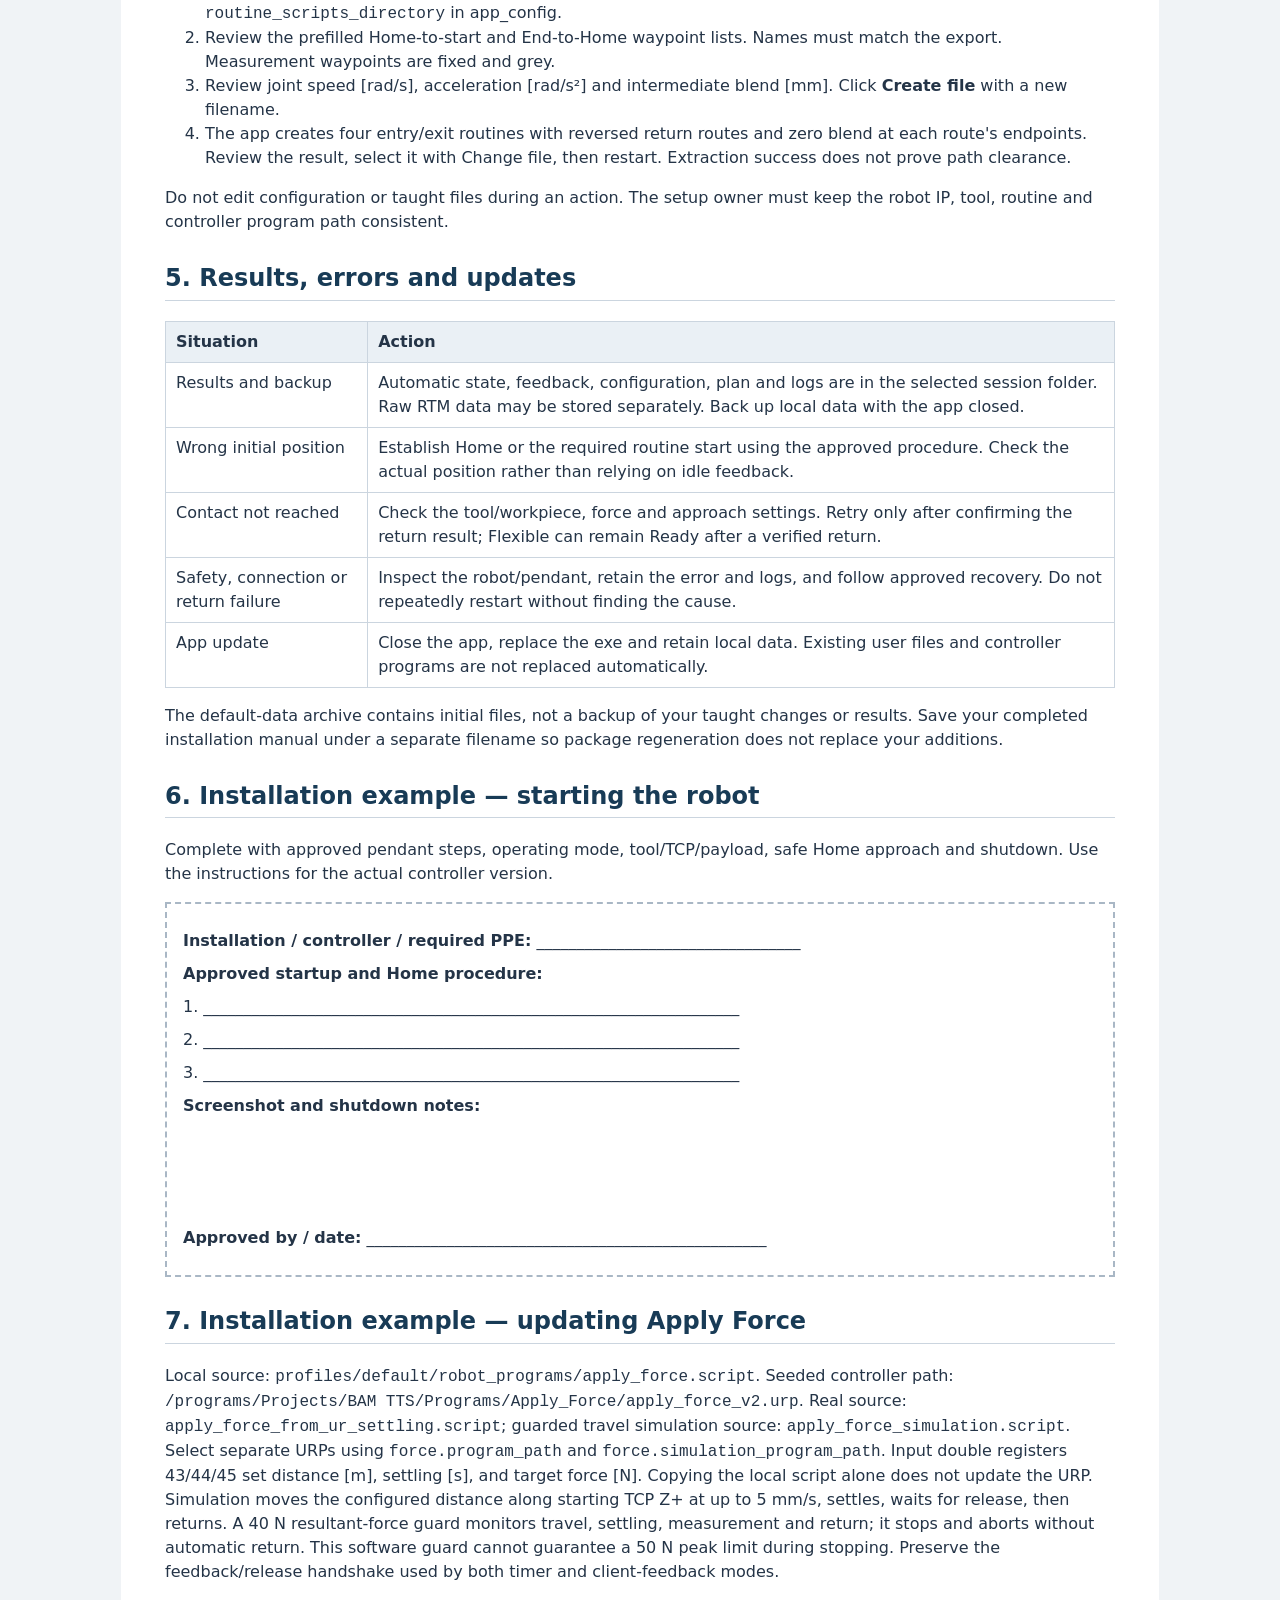
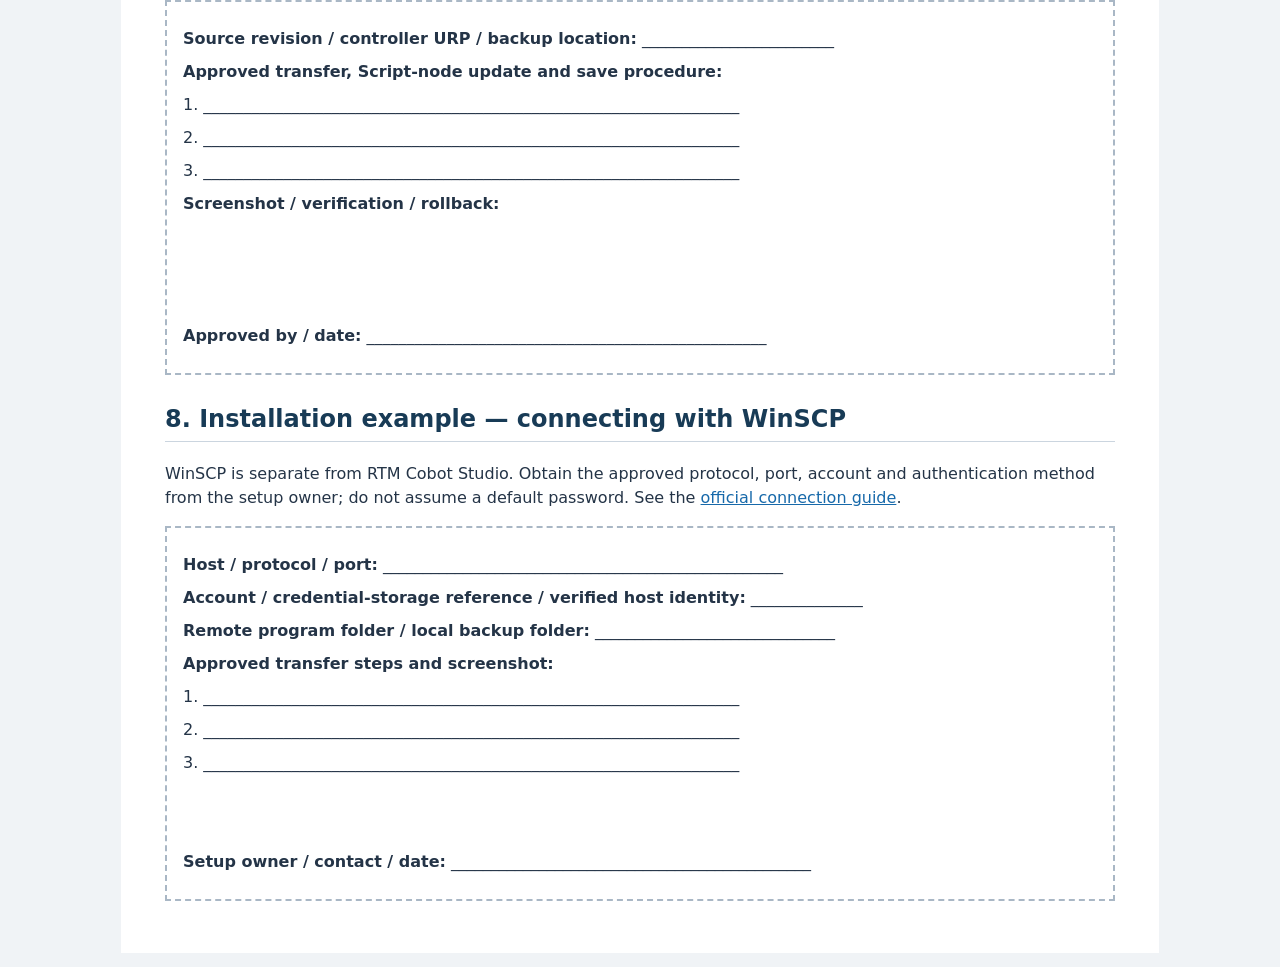
==== commit f0860687: "Chnage to ouptut files in results -> easier to understand" ====
--- a/documentation/webapp2/USER_MANUAL.html
+++ b/documentation/webapp2/USER_MANUAL.html
@@ -34,9 +34,9 @@
 
 <h2 id="first-use">2. First launch</h2>
 <ol><li>Extract the release package into a normal folder on a 64-bit Windows PC. Python is included; do not run the exe inside a zip.</li>
-<li>For a new installation, extract <code>UR15WebApp2-default-data.zip</code>. Put its <code>RTM Cobot Studio</code> folder in a writable location, for example <code>%LOCALAPPDATA%</code>. Do not overwrite existing working data.</li>
+<li>For a new installation, extract <code>RTM Cobot Studio-default-data.zip</code>. Put its <code>RTM Cobot Studio</code> folder in a writable location, for example <code>%LOCALAPPDATA%</code>. Do not overwrite existing working data. Starter robot programs, routine scripts and routines are copied only into an empty local data folder. After setup, the user manages these libraries; startup and upgrades do not restore deleted files or add starter files.</li>
 <li>Start <code>RTM Cobot Studio.exe</code>. If prompted, select the folder containing <code>preferences.json</code>; alternatively, select an empty folder to create defaults. An existing saved location is reused.</li>
-<li>In Settings, check the active data folder and routine. The supplied IP is <code>192.168.3.10</code> and the routine is <code>routine_bam_at_svti.json</code>. These are for the existing installation, not generic safe coordinates for another robot.</li>
+<li>In Settings, check the active data folder and routine. The supplied IP is <code>192.168.3.10</code> and the routine is <code>routine.json</code>. These are for the existing installation, not generic safe coordinates for another robot.</li>
 <li>Complete the safety checks and approved robot startup before commanding motion. The matching Apply Force URP must already be installed on the controller; the exe does not install it.</li></ol>
 <p>The browser opens automatically. If it does not, copy the local URL from the console. Opening the app alone does not move the robot. Use <strong>Close app</strong> to shut down; closing only the tab can leave it running.</p>
 
@@ -88,7 +88,7 @@
 <li>Monitor phase, point and progress. Verify normal completion/return; stopping a run does not guarantee Home.</li></ol>
 <p><strong>Save as default</strong> replaces shared measurement defaults. <strong>Reset default</strong> reloads them and can discard edits. With a 1000 mm span and 300 mm step, samples stop at 900 mm; choosing four points with fit on instead includes both 0 and 1000 mm.</p>
 
-<p><strong>Load configuration</strong> opens a folder browser inside Results. Select a run folder containing <code>config_used.json</code> and load it; the page refreshes with its saved parameters, including the X range and point spacing. Loading leaves the saved run and shared defaults unchanged. Installed URP paths come from current defaults. <strong>Reset default</strong> clears imported settings.</p>
+<p><strong>Load configuration</strong> opens a folder browser inside Results. Select a run folder containing <code>measurement_configuration.json</code> and load it; the page refreshes with its saved parameters, including the X range and point spacing. Loading leaves the saved run and shared defaults unchanged. Installed URP paths come from current defaults. <strong>Reset default</strong> clears imported settings.</p>
 <p>The graph is titled <strong>Summary</strong>. Its <strong>Points list</strong> button lists every original ID, X/Y coordinates in the taught measurement frame, and its selection or obstacle status. The run section is titled <strong>Run measurements</strong>.</p>
 
 <h2 id="settings">4. Settings and routines</h2>
